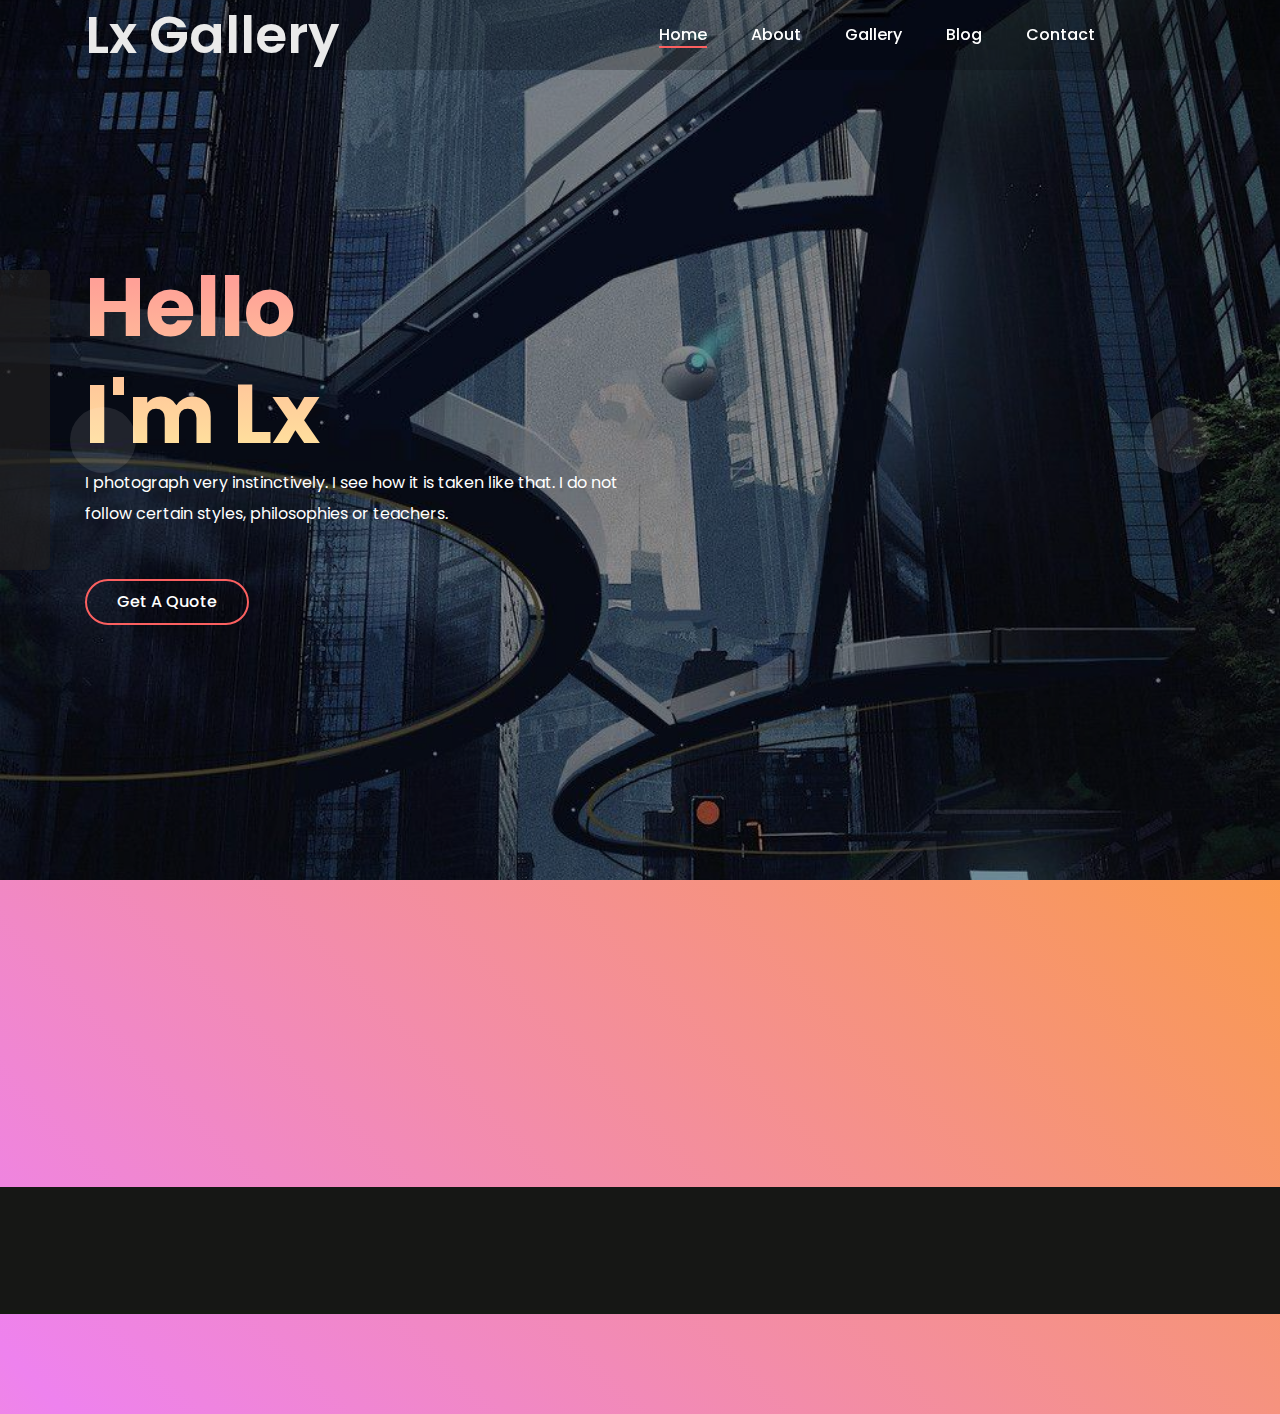
==== index.html @ 96fead8a "We go again" ====
<!DOCTYPE html>
<html lang="en">



<head>
    <meta charset="UTF-8">
    <meta name="description" content="">
    <meta http-equiv="X-UA-Compatible" content="IE=edge">
    <meta name="viewport" content="width=device-width, initial-scale=1, shrink-to-fit=no">


    <title>Lx Gallery | Home</title>
    <link rel="stylesheet" href="https://cdnjs.cloudflare.com/ajax/libs/font-awesome/6.0.0-beta2/css/all.min.css"
        integrity="sha512-YWzhKL2whUzgiheMoBFwW8CKV4qpHQAEuvilg9FAn5VJUDwKZZxkJNuGM4XkWuk94WCrrwslk8yWNGmY1EduTA=="
        crossorigin="anonymous" referrerpolicy="no-referrer" />

    <!-- <link rel="icon" href="img/core-img/1.png"> -->
    <link rel="icon" href="img/core-img/favicon.png">
    <!-- animate on scroll css  -->
    <link rel="stylesheet" href="https://unpkg.com/aos@next/dist/aos.css" />

    <link rel="stylesheet" href="style.css">
</head>

<body>

    <div id="preloader">
        <div class="loader"></div>
    </div>


    <div class="top-search-area">
        <div class="modal fade" id="searchModal" tabindex="-1" role="dialog" aria-hidden="true">
            <div class="modal-dialog modal-dialog-centered" role="document">
                <div class="modal-content">
                    <div class="modal-body">

                        <button type="button" class="btn close-btn" data-dismiss="modal" style="font-size: 18px;"><i
                                class="fas fa-times-circle"></i></button>

                        <form action="https://scontinues22.wixsite.com/mysite" method="post">
                            <input type="search" name="top-search-bar" class="form-control"
                                placeholder="Search and hit enter...">
                            <button type="submit">Search</button>
                        </form>
                    </div>
                </div>
            </div>
        </div>
    </div>

    <header class="header-area">

        <div class="main-header-area">
            <div class="classy-nav-container breakpoint-off">
                <div class="container">

                    <nav class="classy-navbar justify-content-between" id="lxNav">

                        <a class="nav-brand" href="index.html" data-aos="fade-right" data-aos-duration="3000">
                            <h1 class="home-logo">Lx Gallery</h1>
                        </a>

                        <div class="classy-navbar-toggler">
                            <span class="navbarToggler"><span></span><span></span><span></span></span>
                        </div>

                        <div class="classy-menu">

                            <div class="classycloseIcon">
                                <div class="cross-wrap"><span class="top"></span><span class="bottom"></span></div>
                            </div>

                            <div class="classynav" data-aos="fade-left" data-aos-duration="3000">
                                <ul id="nav">
                                    <li class="active"><a href="index.html">Home</a></li>
                                    <li><a href="about.html">About</a></li>
                                    <li><a href="gallery.html">Gallery</a></li>
                                    <li><a href="blog.html">Blog</a></li>
                                    <li><a href="contact.html">Contact</a></li>
                                </ul>

                                <div class="search-icon" data-toggle="modal" data-target="#searchModal"> <i
                                        class="fa fa-search" aria-hidden="true"></i></div>
                            </div>

                        </div>
                    </nav>
                </div>
            </div>
        </div>
    </header>
    <ul id="social-sidebar" data-aos="fade-right" data-aos-duration="3000" style="z-index: 200">
        <li>
            <a class="entypo-telegrem" href="https://t.me/LxChatGroup" target="_blank"><span>Telegram</span></a>
        </li>
        <li>
            <a class="entypo-github" href="https://github.com/0AIB" target="_blank"><span>Github</span></a>
        </li>
        <li>
            <a class="entypo-gplus" href="https://www.quora.com/profile/Lx0980"
                target="_blank"><span>Google+</span></a>
        </li>
        <li>
            <a class="entypo-instagrem" href="https://www.instagram.com/lx_0980"
                target="_blank"><span>Instagram</span></a>
        </li>
        <li>
            <a class="entypo-linkedin" href="https://www.linkedin.com/in/lx-rn-1310b0256"
                target="_blank"><span>LinkedIn</span></a>
        </li>
        <li>
            <a class="entypo-twitter" href="https://twitter.com/Lx0980" target="_blank"><span>Twitter</span></a>
        </li>
    </ul>


    <section class="welcome-area" data-aos="fade-right-up" data-aos-duration="3000">
        <div class="welcome-slides owl-carousel">

            <div class="single-welcome-slide bg-img bg-overlay" style="background-image: url(img/lx-imges/lx2.jpg);">
                <div class="container h-100">
                    <div class="row h-100 align-items-center">

                        <div class="col-12 col-lg-8 col-xl-6">
                            <div class="welcome-text">
                                <h2 data-animation="bounceInUp" data-delay="100ms">Hello <br>I'm Lx</h2>
                                <p data-animation="bounceInUp" data-delay="500ms">I photograph very instinctively. I
                                    see how it is taken like that. I do not follow certain styles, philosophies or
                                    teachers.</p>
                                <div class="hero-btn-group" data-animation="bounceInUp" data-delay="900ms">
                                    <a href="#" class="btn lx-btn mb-3 mb-sm-0 mr-4">Get a Quote</a>
                                </div>
                            </div>
                        </div>
                    </div>
                </div>
            </div>

            <div class="single-welcome-slide bg-img bg-overlay" data-aos="fade-left" data-aos-duration="3000"
                style="background-image: url(img/lx-imges/lx1.jpg);">
                <div class="container h-100">
                    <div class="row h-100 align-items-center">

                        <div class="col-12 col-lg-8 col-xl-6">
                            <div class="welcome-text">
                                <h2 data-animation="bounceInUp" data-delay="100ms">Hello <br>I'm Lx</h2>
                                <p data-animation="bounceInUp" data-delay="500ms">I photograph very instinctively. It`s
                                    about
                                    finding something intresting in an ordinary place... I've found it has little to do
                                    with
                                    the things you see and everything to do with the way you see them.
                                </p>
                                <div class="hero-btn-group" data-animation="bounceInUp" data-delay="900ms">
                                    <a href="#" class="btn lx-btn mb-3 mb-sm-0 mr-4">Get a Quote</a>
                                </div>
                            </div>
                        </div>
                    </div>
                </div>
            </div>
        </div>
    </section>



    <!-- <div class="lx-portfolio-area section-padding-80 ">
        <div class="container-fluid" data-aos="zoom-in" data-aos-duration="3000">
            <div class="row">
                <div class="col-12">

                    <div class="lx-projects-menu">
                        <div class="portfolio-menu text-center">
                            <button class="btn active" data-filter="*">All</button>
                            <button class="btn" data-filter=".human">Human</button>
                            <button class="btn" data-filter=".nature">Nature</button>
                            <button class="btn" data-filter=".country">Country</button>
                            <button class="btn" data-filter=".video">Video</button>
                        </div>
                    </div>
                </div>
            </div>
            <div class="row lx-portfolio">

                <div class="col-12 col-sm-6 col-lg-3 single_gallery_item nature mb-30 wow fadeInUp"
                    data-wow-delay="100ms">
                    <div class="single-portfolio-content">
                        <img src="img/bg-img/64.jpg" alt="">
                        <div class="hover-content">
                            <a href="img/bg-img/64.jpg" class="portfolio-img">+</a>
                        </div>
                    </div>
                </div>

                <div class="col-12 col-sm-6 col-lg-3 single_gallery_item video human mb-30 wow fadeInUp"
                    data-wow-delay="300ms">
                    <div class="single-portfolio-content">
                        <img src="img/bg-img/4.jpg" alt="">
                        <div class="hover-content">
                            <a href="img/bg-img/4.jpg" class="portfolio-img">+</a>
                        </div>
                    </div>
                </div>

                <div class="col-12 col-sm-6 col-lg-3 single_gallery_item country mb-30 wow fadeInUp"
                    data-wow-delay="500ms">
                    <div class="single-portfolio-content">
                        <img src="img/bg-img/5.jpg" alt="">
                        <div class="hover-content">
                            <a href="img/bg-img/5.jpg" class="portfolio-img">+</a>
                        </div>
                    </div>
                </div>

                <div class="col-12 col-sm-6 col-lg-3 single_gallery_item human mb-30 wow fadeInUp"
                    data-wow-delay="700ms">
                    <div class="single-portfolio-content">
                        <img src="img/bg-img/6.jpg" alt="">
                        <div class="hover-content">
                            <a href="img/bg-img/6.jpg" class="portfolio-img">+</a>
                        </div>
                    </div>
                </div>

                <div class="col-12 col-sm-6 col-lg-3 single_gallery_item nature mb-30 wow fadeInUp"
                    data-wow-delay="100ms">
                    <div class="single-portfolio-content">
                        <img src="img/bg-img/7.jpg" alt="">
                        <div class="hover-content">
                            <a href="img/bg-img/7.jpg" class="portfolio-img">+</a>
                        </div>
                    </div>
                </div>

                <div class="col-12 col-sm-6 col-lg-3 single_gallery_item video country mb-30 wow fadeInUp"
                    data-wow-delay="300ms">
                    <div class="single-portfolio-content">
                        <img src="img/bg-img/8.jpg" alt="">
                        <div class="hover-content">
                            <a href="img/bg-img/8.jpg" class="portfolio-img">+</a>
                        </div>
                    </div>
                </div>

                <div class="col-12 col-sm-6 col-lg-3 single_gallery_item human mb-30 wow fadeInUp"
                    data-wow-delay="500ms">
                    <div class="single-portfolio-content">
                        <img src="img/bg-img/10.jpg" alt="">
                        <div class="hover-content">
                            <a href="img/bg-img/10.jpg" class="portfolio-img">+</a>
                        </div>
                    </div>
                </div>

                <div class="col-12 col-sm-6 col-lg-3 single_gallery_item nature mb-30 wow fadeInUp"
                    data-wow-delay="700ms">
                    <div class="single-portfolio-content">
                        <img src="img/bg-img/9.jpg" alt="">
                        <div class="hover-content">
                            <a href="img/bg-img/9.jpg" class="portfolio-img">+</a>
                        </div>
                    </div>
                </div>

                <div class="col-12 col-sm-6 col-lg-6 single_gallery_item video country mb-30 wow fadeInUp"
                    data-wow-delay="100ms">
                    <div class="single-portfolio-content">
                        <img src="img/bg-img/36.jpg" alt="">
                        <div class="hover-content">
                            <a href="img/bg-img/36.jpg" class="portfolio-img">+</a>
                        </div>
                    </div>
                </div>

                <div class="col-12 col-sm-6 col-lg-3 single_gallery_item human mb-30 wow fadeInUp"
                    data-wow-delay="300ms">
                    <div class="single-portfolio-content">
                        <img src="img/bg-img/37.jpg" alt="">
                        <div class="hover-content">
                            <a href="img/bg-img/37.jpg" class="portfolio-img">+</a>
                        </div>
                    </div>
                </div>

                <div class="col-12 col-sm-6 col-lg-3 single_gallery_item country mb-30 wow fadeInUp"
                    data-wow-delay="500ms">
                    <div class="single-portfolio-content">
                        <img src="img/bg-img/image_new.jpg" alt="">
                        <div class="hover-content">
                            <a href="img/bg-img/image_new.jpg" class="portfolio-img">+</a>
                        </div>
                    </div>
                </div>
            </div>
            <div class="row">
                <div class="col-12 text-center wow fadeInUp" data-wow-delay="700ms">
                    <a href="#" class="btn lx-btn btn-2 mt-15">View More</a>
                </div>
            </div>
        </div>
    </div> -->

    <!-- <section class="pricing">
        <div class="container" data-aos="zoom-in-up" data-aos-duration="3000">
            <h2>Pricing</h2>
        </div>
        <div class="container">
            <div class="card">
                <div class="circle">
                    <h3>Package 1</h3>
                </div>
                <div class="content">
                    <div class="features">
                        <div>Solo Shoot</div>
                        <div>15 Minutes Session </div>
                        <div>20 Digital Images</div>
                        <div>Photo Release</div>
                    </div>
                    <a href="#">Learn More</a>
                </div>
            </div>

            <div class="card">
                <div class="circle">
                    <h3>Package 2</h3>
                </div>
                <div class="content">
                    <div class="features">
                        <div>2-4 Persons</div>
                        <div>30 Minutes Session </div>
                        <div>30 Digital Images</div>
                        <div>Photo Release</div>
                    </div>
                    <a href="#">Learn More</a>
                </div>
            </div>

            <div class="card">
                <div class="circle">
                    <h3>Package 3</h3>
                </div>
                <div class="content">
                    <div class="features">
                        <div>5-10 Persons</div>
                        <div>50 Minutes Session </div>
                        <div>40 Digital Images</div>
                        <div>Photo Release</div>
                    </div>
                    <a href="#">Learn More</a>
                </div>
            </div>

        </div>
    </section> -->

    <section class="follow-area clearfix" data-aos="fade-right" data-aos-duration="3000">
        <div class="container">
            <div class="row">
                <div class="col-12">
                    <div class="section-heading text-center">
                        <a href="https://www.instagram.com/lx_0980/">
                            <h2>Instagram</h2>
                        </a>
                    </div>
                </div>
            </div>
        </div>

        <div class="instragram-feed-area owl-carousel">

            <div class="single-instagram-item">
                <img src="img/bg-img/x11.jpg.pagespeed.ic.EUL6KdRKnX.jpg" alt="">
                <div class="instagram-hover-content text-center d-flex align-items-center justify-content-center">
                    <a href="#" style="font-size: 18px;">
                        <i class="fa fa-instagram" aria-hidden="true"></i>
                        <span>@my_gallery_4u</span>
                    </a>
                </div>
            </div>

            <div class="single-instagram-item">
                <img src="img/bg-img/x12.jpg.pagespeed.ic.KtvCPGmp2L.jpg" alt="">
                <div class="instagram-hover-content text-center d-flex align-items-center justify-content-center">
                    <a href="#" style="font-size: 18px;">
                        <i class="fa fa-instagram" aria-hidden="true"></i>
                        <span>my_gallery_4u</span>
                    </a>
                </div>
            </div>

            <div class="single-instagram-item">
                <img src="img/bg-img/13.jpg" alt="">
                <div class="instagram-hover-content text-center d-flex align-items-center justify-content-center">
                    <a href="#" style="font-size: 18px;">
                        <i class="fa fa-instagram" aria-hidden="true"></i>
                        <span>my_gallery_4u
                        </span>
                    </a>
                </div>
            </div>

            <div class="single-instagram-item">
                <img src="img/bg-img/14.jpg" alt="">
                <div class="instagram-hover-content text-center d-flex align-items-center justify-content-center">
                    <a href="#" style="font-size: 18px;">
                        <i class="fa fa-instagram" aria-hidden="true"></i>
                        <span>my_gallery_4u</span>
                    </a>
                </div>
            </div>

            <div class="single-instagram-item">
                <img src="img/bg-img/15.jpg" alt="">
                <div class="instagram-hover-content text-center d-flex align-items-center justify-content-center">
                    <a href="#" style="font-size: 18px;">
                        <i class="fa fa-instagram" aria-hidden="true"></i>
                        <span>my_gallery_4u</span>
                    </a>
                </div>
            </div>

            <div class="single-instagram-item">
                <img src="img/bg-img/16.jpg" alt="">
                <div class="instagram-hover-content text-center d-flex align-items-center justify-content-center">
                    <a href="#" style="font-size: 18px;">
                        <i class="fa fa-instagram" aria-hidden="true"></i>
                        <span>my_gallery_4u</span>
                    </a>
                </div>
            </div>
        </div>
    </section>

    <footer>
        <div class="wrapper" data-aos="fade-up" data-aos-duration="3000">
            <!-- <div class="containerUp">
                <div class="connect">
                    <div >
                        <h2>Stay up to date on the latest from Lx Gallery</h2>
                    </div>
                    <div class="connect-form">
                        <form>
                            <input type="email" placeholder="Enter your email">
                            <button>Subscribe</button>
                        </form>
                    </div>
                </div>
                <div class="social-info">
                    <h2>Follow LX GALLERY</h2>
                    <div class="icons">

                        <a href="https://www.linkedin.com/in/lx-rn-1310b0256/" target="_blank"><img
                                src="./img/footer-icons/pinpng.com-linkedin-png-533635.png"></a>
                        <a href="https://www.instagram.com/lx_0980" target="_blank"><img
                                src="./img/footer-icons/insta.jpg"></a>
                        <a href="https://in.pinterest.com/Lx0980/" target="_blank"><img
                                src="./img/footer-icons/pinterest-new.png"></a>
                        <a href="https://www.quora.com/profile/Lx0980" target="_blank"><img
                                src="./img/footer-icons/quora.png"></a>
                        <a href="https://github.com/0AIB" target="_blank"><img
                                src="./img/footer-icons/gtihub.png"></a>

                    </div>
                </div>

            </div> -->

            <hr>
            <div class="containerDown">
                <div class="last">
                    <div class="head" style="color: #636363;">Total Website Visits</div>
                    <div class="count" style="color: #636363;">00</div>
                </div>
                <p>Copyright © 2023 All rights reserved | Made with <span class="heart">❤</span> by <a
                        href="https://www.instagram.com/lx_0980" target="_blank"> Lx</a></p>
            </div>
        </div>
        </div>
    </footer>
</body>

<script>
    function updateCounter() {
        fetch('https://api.countapi.xyz/update/uimonk/youtubechannel/?amount=1')
            .then(res => res.json())
            .then(data => counterElement.innerHTML = data.value)
    }
    updateCounter()
    counterElement = document.getElementsByClassName('count')[0];
</script>


<script src="js/jquery.min.js"></script>

<script src="js/popper.min.js%2bbootstrap.min.js.pagespeed.jc.9S4FA15Zn6.js"></script>
<script>
    eval(mod_pagespeed_2mSwO3vn68);
</script>

<script>
    eval(mod_pagespeed_aQrG1NKKxL);
</script>

<script src="js/lx.bundle.js"></script>

<script src="js/default-assets/active.js"></script>

<script async src="https://www.googletagmanager.com/gtag/js?id=UA-23581568-13"></script>
<script>
    window.dataLayer = window.dataLayer || [];

    function gtag() {
        dataLayer.push(arguments);
    }
    gtag('js', new Date());

    gtag('config', 'UA-23581568-13');
</script>
<script defer src="../../../static.cloudflareinsights.com/beacon.min.js"
    data-cf-beacon='{"rayId":"699023133d611baa","token":"cd0b4b3a733644fc843ef0b185f98241","version":"2021.9.0","si":100}'></script>
<!-- animate on scroll js  -->
<script src="https://unpkg.com/aos@next/dist/aos.js"></script>
<script>
    AOS.init();
</script>
</body>



</html>
---- style.css ----
/* ------------------------------------------
[Master Stylesheet]

Template Name: Alime - Photography HTML Template
Template Author: Colorlib
Template Author URL: http://colorlib.com
Version: 1.0.0
Last Update: Feb 22, 2019


[Tables of CSS Content]

+ body

    - 01.0 Reboot CSS
    - 02.0 Spacing CSS
    - 03.0 Preloader CSS
    - 04.0 Heading CSS
    - 05.0 Backtotop CSS
    - 06.0 Buttons CSS
    - 07.0 Header CSS
    - 08.0 Hero CSS
    - 09.0 Follow CSS
    - 10.0 About CSS
    - 11.0 Breadcrumb CSS
    - 12.0 Blog CSS
    - 13.0 Team CSS
    - 14.0 Gallery CSS
    - 15.0 Contact CSS

--------------------------------------------- */

/* Import Fonts & All CSS */

@import url("https://fonts.googleapis.com/css2?family=Poppins:ital,wght@0,300;0,400;0,500;0,700;0,900;1,900&display=swap");
@import url(https://weloveiconfonts.com/api/?family=entypo);
@import url("https://fonts.googleapis.com/css?family=Poppins:100,200,300,400,500,600,700");
@import url(css/bootstrap.min.css);
@import url(css/animate.css);
@import url(css/default-assets/classy-nav.css);
@import url(css/owl.carousel.min.css);
@import url(css/magnific-popup.css);
@import url(css/font-awesome.min.css);
@import url(css/default-assets/themify-icons.css);
@import url(css/style.css);
/* :: 01.0 Reboot CSS */

* {
  margin: 0;
  padding: 0;
}

body {
  font-family: "Poppins", sans-serif;
  font-weight: 400;
  font-size: 16px;
  position: relative;
  z-index: auto;
}

::-webkit-scrollbar-track
{
	-webkit-box-shadow: inset 0 0 6px rgba(0,0,0,0.3);
	background-color: #F5F5F5;
}

::-webkit-scrollbar
{
	width: 14px;
	background-color: #F5F5F5;
}

::-webkit-scrollbar-thumb
{
	background-color: rgba(217, 2, 2, 0.945);	
	background-image: -webkit-linear-gradient(45deg,
	                                          rgba(255, 255, 255, .2) 25%,
											  transparent 25%,
											  transparent 50%,
											  rgba(255, 255, 255, .2) 50%,
											  rgba(255, 255, 255, .2) 75%,
											  transparent 75%,
											  transparent)
}

h1,
h2,
h3,
h4,
h5,
h6 {
  font-family: "Poppins", sans-serif;
  color: #252525;
  line-height: 1.3;
  font-weight: 600;
}

[class^="entypo-"]:before {
  font-family: "entypo", sans-serif;
}

#social-sidebar {
  left: 0;
  position: fixed;
  top: 30%;
  z-index: 2;
}

#social-sidebar li:first-child a {
  border-top-right-radius: 5px;
}

#social-sidebar li:last-child a {
  border-bottom-right-radius: 5px;
}

#social-sidebar a {
  background: rgba(31, 30, 30, 0.7);
  color: #fff;
  text-decoration: none;
  display: block;
  height: 50px;
  width: 50px;
  font-size: 24px;
  line-height: 50px;
  position: relative;
  text-align: center;
  cursor: pointer;
}

#social-sidebar a:hover span {
  left: 120%;
  opacity: 1;
}

#social-sidebar a span {
  font: 12px "Poppins", sans-serif;
  text-transform: uppercase;
  border-radius: 3px;
  line-height: 24px;
  left: -100%;
  margin-top: -16px;
  opacity: 0;
  padding: 4px 8px;
  position: absolute;
  transition: opacity 0.3s, left 0.4s;
  top: 50%;
  z-index: -1;
}

#social-sidebar a span:before {
  display: block;
  height: 8px;
  width: 8px;
  left: -4px;
  margin-top: -4px;
  position: absolute;
  top: 50%;
  transform: rotate(45deg);
}

#social-sidebar a[class*="twitter"]:hover,
#social-sidebar a[class*="twitter"] span,
#social-sidebar a[class*="twitter"] span:before {
  background: #00aced;
}

#social-sidebar a[class*="facebook"]:hover,
#social-sidebar a[class*="facebook"] span,
#social-sidebar a[class*="facebook"] span:before {
  background: #3b5998;
}

#social-sidebar a[class*="gplus"]:hover,
#social-sidebar a[class*="gplus"] span,
#social-sidebar a[class*="gplus"] span:before {
  background: #e34429;
}

#social-sidebar a[class*="instagrem"]:hover,
#social-sidebar a[class*="instagrem"] span,
#social-sidebar a[class*="instagrem"] span:before {
  background: #ea4c89;
}

#social-sidebar a[class*="linkedin"]:hover,
#social-sidebar a[class*="linkedin"] span,
#social-sidebar a[class*="linkedin"] span:before {
  background: #0a416e;
}

#social-sidebar a[class*="github"]:hover,
#social-sidebar a[class*="github"] span,
#social-sidebar a[class*="github"] span:before {
  background: #9c7a5b;
}

a,
a:active,
a:focus,
a:hover {
  text-decoration: none;
  -webkit-transition-duration: 500ms;
  -o-transition-duration: 500ms;
  transition-duration: 500ms;
  outline: none;
  font-weight: 500;
}

li {
  list-style: none;
}

p {
  line-height: 1.9;
  color: #636363;
  font-size: 16px;
  font-weight: 400;
}

img {
  width: 100%;
  height: auto;
}

ul {
  margin: 0;
  padding: 0;
}

ul li {
  margin: 0;
  padding: 0;
}

.bg-overlay {
  position: relative;
  z-index: 1;
}

.bg-overlay::after {
  position: absolute;
  content: "";
  height: 100%;
  width: 100%;
  top: 0;
  left: 0;
  z-index: -1;
  background-color: rgba(0, 0, 0, 0.4);
}

.bg-img {
  background-position: center center !important;
  background-size: cover !important;
  background-repeat: no-repeat !important;
}

.jarallax {
  position: relative;
  z-index: 0;
}

.jarallax > .jarallax-img {
  position: absolute;
  object-fit: cover;
  font-family: "object-fit: cover";
  top: 0;
  left: 0;
  width: 100%;
  height: 100%;
  z-index: -1;
}

.mfp-image-holder .mfp-close,
.mfp-iframe-holder .mfp-close {
  position: fixed;
  z-index: 100;
  color: #ffffff;
  right: 20px;
  text-align: center;
  padding-right: 0;
  width: 100%;
  top: 20px;
  width: 30px;
  background: #fc6060;
  height: 30px;
  line-height: 30px;
}

img.mfp-img {
  -webkit-box-shadow: 0 2px 40px 8px rgba(15, 15, 15, 0.15);
  box-shadow: 0 2px 40px 8px rgba(15, 15, 15, 0.15);
}

button.mfp-close,
button.mfp-arrow {
  background: #fc6060;
}

.mfp-bottom-bar {
  display: none !important;
}

.mfp-bg {
  background-color: #000000;
}

.bg-transparent {
  background-color: transparent !important;
}

.bg-gray {
  background-color: #f7f7f7 !important;
}

textarea:focus,
input:focus {
  outline: none;
}

textarea:invalid,
input:invalid,
textarea:required,
input:required {
  box-shadow: none !important;
}

.border {
  border-color: #ebebeb;
}

.mfp-arrow-left::after {
  border-right-color: transparent;
}

.mfp-arrow-left::before {
  border-right-color: #ffffff;
}

.mfp-arrow-right::after {
  border-left-color: transparent;
}

.mfp-arrow-right::before {
  border-left-color: #ffffff;
}

/* :: 02.0 Spacing CSS */

.mt-15 {
  margin-top: 15px;
}

.mt-30 {
  margin-top: 30px;
}

.mt-40 {
  margin-top: 40px;
}

.mt-50 {
  margin-top: 50px;
}

.mt-70 {
  margin-top: 70px;
}

.mt-80 {
  margin-top: 80px;
}

.mt-100 {
  margin-top: 100px;
}

.mt-150 {
  margin-top: 150px;
}

.mr-15 {
  margin-right: 15px;
}

.mr-30 {
  margin-right: 30px;
}

.mr-50 {
  margin-right: 50px;
}

.mr-100 {
  margin-right: 100px;
}

.mb-10 {
  margin-bottom: 10px;
}

.mb-15 {
  margin-bottom: 15px;
}

.mb-30 {
  margin-bottom: 30px;
}

.mb-40 {
  margin-bottom: 40px;
}

.mb-50 {
  margin-bottom: 50px;
}

.mb-60 {
  margin-bottom: 60px;
}

.mb-70 {
  margin-bottom: 70px;
}

.mb-80 {
  margin-bottom: 80px;
}

.mb-100 {
  margin-bottom: 100px;
}

.ml-15 {
  margin-left: 15px;
}

.ml-30 {
  margin-left: 30px;
}

.ml-50 {
  margin-left: 50px;
}

.ml-100 {
  margin-left: 100px;
}

.pt-50 {
  padding-top: 50px !important;
}

.section-padding-80 {
  padding-top: 80px;
  padding-bottom: 80px;
}

.section-padding-0-80 {
  padding-top: 0;
  padding-bottom: 80px;
}

.section-padding-80-0 {
  padding-top: 80px;
  padding-bottom: 0;
}

.section-padding-80-50 {
  padding-top: 80px;
  padding-bottom: 50px;
}

.section-padding-100 {
  padding-top: 100px;
  padding-bottom: 100px;
}

.section-padding-0-100 {
  padding-top: 0;
  padding-bottom: 100px;
}

.section-padding-100-0 {
  padding-top: 100px;
  padding-bottom: 0;
}

/* :: 3.0 Preloader CSS */

#preloader {
  position: fixed;
  width: 100%;
  height: 100%;
  z-index: 9999999;
  top: 0;
  left: 0;
  background-color: #ffffff;
  display: -webkit-box;
  display: -ms-flexbox;
  display: flex;
  -webkit-box-align: center;
  -ms-flex-align: center;
  align-items: center;
  -webkit-box-pack: center;
  -ms-flex-pack: center;
  justify-content: center;
  overflow: hidden;
}

.loader,
.loader:before,
.loader:after {
  border-radius: 50%;
  width: 2.5em;
  height: 2.5em;
  -webkit-animation-fill-mode: both;
  animation-fill-mode: both;
  -webkit-animation: load7 1.8s infinite ease-in-out;
  animation: load7 1.8s infinite ease-in-out;
}

.loader {
  margin-top: -20px;
  color: #fc6060;
  font-size: 6px;
  position: relative;
  -webkit-transform: translateZ(0);
  -ms-transform: translateZ(0);
  transform: translateZ(0);
  -webkit-animation-delay: -0.16s;
  animation-delay: -0.16s;
}

.loader:before,
.loader:after {
  content: "";
  position: absolute;
  top: 0;
}

.loader:before {
  left: -3.5em;
  -webkit-animation-delay: -0.32s;
  animation-delay: -0.32s;
}

.loader:after {
  left: 3.5em;
}

@-webkit-keyframes load7 {
  0%,
  80%,
  100% {
    box-shadow: 0 2.5em 0 -1.3em;
  }
  40% {
    box-shadow: 0 2.5em 0 0;
  }
}

@keyframes load7 {
  0%,
  80%,
  100% {
    box-shadow: 0 2.5em 0 -1.3em;
  }
  40% {
    box-shadow: 0 2.5em 0 0;
  }
}

/* :: 4.0 Heading CSS */

.section-heading {
  position: relative;
  z-index: 1;
  margin-bottom: 50px;
}

.section-heading h2 {
  font-size: 36px;
  text-transform: capitalize;
  margin-bottom: 5px;
  display: block;
  line-height: 1.2;
}

@media only screen and (max-width: 767px) {
  .section-heading h2 {
    font-size: 24px;
  }
}

.section-heading p {
  margin-bottom: 0;
}

.section-heading.white p,
.section-heading.white h2 {
  color: #ffffff;
}

/* :: 5.0 Backtotop CSS */

#scrollUp {
  position: fixed;
  right: 40px;
  font-size: 20px;
  line-height: 40px;
  width: 40px;
  height: 40px;
  bottom: 40px;
  background-color: #fc6060;
  color: #ffffff;
  text-align: center;
  -webkit-transition-duration: 500ms;
  -o-transition-duration: 500ms;
  transition-duration: 500ms;
  border-radius: 50%;
  -webkit-box-shadow: 0 2px 40px 8px rgba(15, 15, 15, 0.15);
  box-shadow: 0 2px 40px 8px rgba(15, 15, 15, 0.15);
  z-index: 15962536;
}

@media only screen and (max-width: 767px) {
  #scrollUp {
    right: 20px;
    bottom: 20px;
  }
}

#scrollUp:focus,
#scrollUp:hover {
  background-color: #000000;
  color: #ffffff;
}

/* :: 6.0 Buttons CSS */

.btn:focus {
  box-shadow: none;
}

.lx-btn {
  position: relative;
  z-index: 1;
  min-width: 160px;
  height: 46px;
  line-height: 42px;
  font-size: 16px;
  font-weight: 500;
  display: inline-block;
  padding: 0 30px;
  text-align: center;
  text-transform: capitalize;
  background-color: transparent;
  color: #ffffff;
  border: 2px solid #fc6060;
  border-radius: 60px;
  -webkit-transition-duration: 500ms;
  -o-transition-duration: 500ms;
  transition-duration: 500ms;
}

.lx-btn.btn-2 {
  color: #252525;
}

.lx-btn:focus,
.lx-btn:hover {
  font-weight: 500;
  -webkit-box-shadow: 0 2px 40px 8px rgba(15, 15, 15, 0.15);
  box-shadow: 0 2px 40px 8px rgba(15, 15, 15, 0.15);
  background-color: #fc6060;
  color: #ffffff;
}

.badges-btn {
  background-color: #ebebeb;
  padding: 5px 15px;
  display: inline-block;
  color: #636363;
  font-size: 12px;
  font-weight: 500;
  text-transform: uppercase;
  border-radius: 2px;
  -webkit-transition-duration: 500ms;
  -o-transition-duration: 500ms;
  transition-duration: 500ms;
  letter-spacing: 1px;
}

.badges-btn:hover,
.badges-btn:focus {
  background-color: #fc6060;
  color: #ffffff;
  font-weight: 500;
}

/* :: 7.0 Header CSS */

.home-logo {
  color: #eaeaea;
}

.header-area {
  position: fixed;
  z-index: 100;
  width: 100%;
  -webkit-transition-duration: 500ms;
  -o-transition-duration: 500ms;
  transition-duration: 500ms;
  background-color: transparent;
}

.header-area .search-icon {
  position: relative;
  z-index: 1;
  margin-left: 80px;
}

.header-area .search-icon i {
  font-size: 18px;
  color: #ffffff;
  cursor: pointer;
  transition: 0.5s;
}
.header-area .search-icon i:hover {
  transition: 0.5s;
  color: #fc6060;
}

.top-search-area .modal {
  background-color: rgba(0, 0, 0, 0.7);
}

.top-search-area .modal-content .modal-body {
  padding: 50px;
}

.top-search-area .modal-content .modal-body button.close-btn {
  position: absolute;
  top: 15px;
  right: 15px;
  z-index: 10;
  font-size: 14px;
}

.top-search-area .modal-content .modal-body button.close-btn.btn {
  padding: 0;
  background-color: transparent;
}

.top-search-area form {
  width: 100%;
  position: relative;
  z-index: 1;
}

.top-search-area form input {
  width: 100%;
  height: 50px;
  border: none;
  -webkit-box-shadow: 0 0 30px 15px rgba(0, 0, 0, 0.08);
  box-shadow: 0 0 30px 15px rgba(0, 0, 0, 0.08);
  border-radius: 6px;
  font-size: 12px;
  font-style: italic;
  padding: 0 20px;
}

.top-search-area form input:focus {
  -webkit-box-shadow: 0 0 30px 15px rgba(0, 0, 0, 0.08);
  box-shadow: 0 0 30px 15px rgba(0, 0, 0, 0.08);
}

.top-search-area form button {
  position: absolute;
  width: 100px;
  height: 50px;
  top: 0;
  right: 0;
  z-index: 10;
  border-radius: 0 6px 6px 0;
  border: none;
  background-color: #fc6060;
  font-weight: 600;
  font-size: 14px;
  text-transform: uppercase;
  text-align: center;
  color: #ffffff;
  cursor: pointer;
}

.classy-nav-container {
  background-color: transparent;
  padding: 0;
}

.classy-nav-container .classy-navbar {
  -webkit-transition-duration: 500ms;
  -o-transition-duration: 500ms;
  transition-duration: 500ms;
  height: 70px;
  padding: 0;
}

@media only screen and (max-width: 767px) {
  .classy-nav-container .classy-navbar .nav-brand {
    max-width: fit-content;
    margin-right: 15px;
  }
}

.classy-nav-container .classy-navbar .classynav ul li a {
  font-size: 16px;
  text-transform: capitalize;
  color: #ffffff;
  font-weight: 500;
  padding: 0 20px;
}

.classy-nav-container .classy-navbar .classynav ul li a:hover,
.classy-nav-container .classy-navbar .classynav ul li a:focus {
  color: #fc6060;
}

@media only screen and (min-width: 992px) and (max-width: 1199px) {
  .classy-nav-container .classy-navbar .classynav ul li a {
    font-size: 14px;
  }
}

@media only screen and (min-width: 768px) and (max-width: 991px) {
  .classy-nav-container .classy-navbar .classynav ul li a {
    font-size: 14px;
    color: #252525;
  }
  .classy-nav-container .classy-navbar .classynav ul li a:hover,
  .classy-nav-container .classy-navbar .classynav ul li a:focus {
    color: #fc6060;
  }
}

@media only screen and (max-width: 767px) {
  .classy-nav-container .classy-navbar .classynav ul li a {
    font-size: 14px;
    color: #252525;
  }
  .classy-nav-container .classy-navbar .classynav ul li a:hover,
  .classy-nav-container .classy-navbar .classynav ul li a:focus {
    color: #fc6060;
  }
}

.classy-nav-container .classy-navbar .classynav ul li.cn-dropdown-item ul li a,
.classy-nav-container .classy-navbar .classynav ul li.megamenu-item ul li a {
  font-size: 14px;
  text-transform: capitalize;
  height: 42px;
  line-height: 42px;
  padding: 0 30px;
  color: #252525;
}

.classy-nav-container
  .classy-navbar
  .classynav
  ul
  li.cn-dropdown-item
  ul
  li
  a:focus,
.classy-nav-container
  .classy-navbar
  .classynav
  ul
  li.cn-dropdown-item
  ul
  li
  a:hover,
.classy-nav-container
  .classy-navbar
  .classynav
  ul
  li.megamenu-item
  ul
  li
  a:focus,
.classy-nav-container
  .classy-navbar
  .classynav
  ul
  li.megamenu-item
  ul
  li
  a:hover {
  color: #fc6060;
}

.classynav ul li.active a {
  position: relative;
  z-index: 1;
}

.classynav ul li.active a::before {
  width: calc(100% - 40px);
  height: 2px;
  background-color: #fc6060;
  position: absolute;
  bottom: 7px;
  left: 0;
  z-index: 1;
  content: "";
  left: 50%;
  transform: translateX(-50%);
}

@media only screen and (min-width: 768px) and (max-width: 991px) {
  .classynav ul li.active a::before {
    display: none;
  }
}

@media only screen and (max-width: 767px) {
  .classynav ul li.active a::before {
    display: none;
  }
}

.classynav ul li.has-down > a::after,
.classynav ul li.has-down.active > a::after,
.classynav ul li.megamenu-item > a::after {
  color: #fc6060;
}

.breakpoint-off .classynav ul li .dropdown,
.breakpoint-off .classynav ul li .megamenu {
  width: 210px;
  -webkit-box-shadow: 0 2px 40px 8px rgba(15, 15, 15, 0.15);
  box-shadow: 0 2px 40px 8px rgba(15, 15, 15, 0.15);
  border-radius: 6px;
}

.breakpoint-off .classynav ul li .megamenu {
  width: 100%;
}

.classy-navbar-toggler .navbarToggler span {
  background-color: #252525;
}

.main-header-area {
  position: relative;
  z-index: 1;
  background-color: transparent;
  -webkit-transition-duration: 500ms;
  -o-transition-duration: 500ms;
  transition-duration: 500ms;
  height: 70px;
  background-color: rgba(0, 0, 0, 0.2);
}

.main-header-area.sticky {
  background-color: #000000;
}

.classy-navbar-toggler .navbarToggler span {
  background-color: #ffffff;
}

/* :: 8.0 Hero CSS */

.welcome-area {
  position: relative;
  z-index: 10;
}

.welcome-slides {
  position: relative;
  z-index: 1;
  overflow: hidden;
}

.welcome-slides .owl-prev,
.welcome-slides .owl-next {
  -webkit-transition-duration: 500ms;
  -o-transition-duration: 500ms;
  transition-duration: 500ms;
  width: 66px;
  height: 66px;
  border-radius: 50%;
  background-color: rgba(255, 255, 255, 0.1);
  position: absolute;
  top: 50%;
  left: 70px;
  margin-top: -33px;
  z-index: 10;
  text-align: center;
  line-height: 70px;
  color: #ffffff;
  font-size: 30px;
}

.welcome-slides .owl-prev:hover,
.welcome-slides .owl-prev:focus,
.welcome-slides .owl-next:hover,
.welcome-slides .owl-next:focus {
  background-color: #fc6060;
}

@media only screen and (min-width: 768px) and (max-width: 991px) {
  .welcome-slides .owl-prev,
  .welcome-slides .owl-next {
    left: 30px;
  }
}

@media only screen and (max-width: 767px) {
  .welcome-slides .owl-prev,
  .welcome-slides .owl-next {
    width: 40px;
    left: 15px;
    height: 40px;
    font-size: 18px;
    line-height: 44px;
  }
}

.welcome-slides .owl-next {
  left: auto;
  right: 70px;
}

@media only screen and (min-width: 768px) and (max-width: 991px) {
  .welcome-slides .owl-next {
    right: 30px;
  }
}

@media only screen and (max-width: 767px) {
  .welcome-slides .owl-next {
    right: 15px;
  }
}

.single-welcome-slide {
  position: relative;
  z-index: 2;
  width: 100%;
  height: 880px;
  background-color: #fc6060;
}

@media only screen and (min-width: 992px) and (max-width: 1199px) {
  .single-welcome-slide {
    height: 750px;
  }
}

@media only screen and (min-width: 768px) and (max-width: 991px) {
  .single-welcome-slide {
    height: 750px;
  }
}

@media only screen and (max-width: 767px) {
  .single-welcome-slide {
    height: 600px;
  }
}

.single-welcome-slide .welcome-text {
  position: relative;
  z-index: 1;
}

.single-welcome-slide .welcome-text h2 {
  font-weight: 700;
  font-size: 82px;
  display: block;
  margin-bottom: 0;
  background: -webkit-linear-gradient(#ff9696, #ffe89e);
  -webkit-background-clip: text;
  -webkit-text-fill-color: transparent;
}

@media only screen and (max-width: 767px) {
  .single-welcome-slide .welcome-text h2 {
    font-size: 42px;
  }
}

.single-welcome-slide .welcome-text p {
  color: #ffffff;
  margin-bottom: 50px;
  display: block;
}

.single-welcome-slide .welcome-text .hero-mail-contact {
  color: #ffffff;
  font-style: italic;
  text-decoration: underline;
}

.single-welcome-slide .welcome-text .hero-mail-contact:hover,
.single-welcome-slide .welcome-text .hero-mail-contact:focus {
  color: #fc6060;
}

/* :: 9.0 Follow CSS */

.single-instagram-item {
  position: relative;
  z-index: 1;
  overflow: hidden;
  -webkit-transition-duration: 500ms;
  -o-transition-duration: 500ms;
  transition-duration: 500ms;
}

.single-instagram-item img {
  width: 100%;
  -webkit-transition-duration: 1500ms;
  -o-transition-duration: 1500ms;
  transition-duration: 1500ms;
}

.single-instagram-item .instagram-hover-content {
  width: 100%;
  height: 100%;
  position: absolute;
  top: 0;
  bottom: 0;
  left: 0;
  right: 0;
  background-color: rgba(252, 96, 96, 0.9);
  opacity: 0;
  visibility: hidden;
  -webkit-transition-duration: 500ms;
  -o-transition-duration: 500ms;
  transition-duration: 500ms;
}

.single-instagram-item .instagram-hover-content a {
  text-align: center;
}

.single-instagram-item .instagram-hover-content a i {
  color: #ffffff;
  font-size: 32px;
  display: block;
  margin-bottom: 15px;
}

.single-instagram-item .instagram-hover-content a span {
  font-size: 14px;
  margin-bottom: 0;
  color: #ffffff;
}

@media only screen and (min-width: 992px) and (max-width: 1199px) {
  .single-instagram-item .instagram-hover-content a span {
    font-size: 12px;
  }
}

@media only screen and (min-width: 768px) and (max-width: 991px) {
  .single-instagram-item .instagram-hover-content a span {
    font-size: 12px;
  }
}

@media only screen and (max-width: 767px) {
  .single-instagram-item .instagram-hover-content a span {
    font-size: 12px;
  }
}

.single-instagram-item:hover img {
  -webkit-transform: scale(1.1);
  -ms-transform: scale(1.1);
  transform: scale(1.1);
}

.single-instagram-item:hover .instagram-hover-content {
  opacity: 1;
  visibility: visible;
}

.instagram-gallery-single-item:hover .instagram-hover-content .zoom-img {
  margin-top: 0;
  opacity: 1;
}

/* :: 10.0 About CSS */

.about-us-content h3 {
  font-size: 36px;
  display: block;
  margin-bottom: 5px;
}

@media only screen and (max-width: 767px) {
  .about-us-content h3 {
    font-size: 24px;
  }
}

.about-us-content .line {
  height: 3px;
  width: 70px;
  background-color: #fc6060;
  margin-bottom: 30px;
}

.about-video-area {
  position: relative;
  z-index: 1;
  border-radius: 10px;
}

.about-video-area img {
  -webkit-box-shadow: 3px 0 24px rgba(0, 0, 0, 0.15);
  box-shadow: 3px 0 24px rgba(0, 0, 0, 0.15);
  width: 100%;
  border-radius: 10px;
}

.about-video-area .video-icon a {
  position: absolute;
  top: 50%;
  left: 50%;
  z-index: 99;
  -webkit-transform: translate(-50%, -50%);
  -ms-transform: translate(-50%, -50%);
  transform: translate(-50%, -50%);
  color: #ffffff;
  height: 50px;
  width: 50px;
  display: inline-block;
  background-color: #fc6060;
  text-align: center;
  line-height: 56px;
  font-size: 38px;
  border-radius: 50%;
}

.about-video-area .video-icon a::after {
  content: "";
  position: absolute;
  width: 0%;
  height: 0%;
  border-radius: 50%;
  background-color: transparent;
  top: 50%;
  left: 50%;
  -webkit-transform: translate(-50%, -50%);
  -ms-transform: translate(-50%, -50%);
  transform: translate(-50%, -50%);
  border: 2px solid #fc6060;
  -webkit-animation: video-icon 1200ms linear infinite;
  animation: video-icon 1200ms linear infinite;
  z-index: -10;
}

.about-video-area .video-icon a:hover,
.about-video-area .video-icon a:focus {
  background-color: #000000;
}

.about-video-area .video-icon a:hover::after,
.about-video-area .video-icon a:focus::after {
  border: 2px solid #000000;
}

@-webkit-keyframes video-icon {
  0% {
    width: 0;
    height: 0;
    opacity: 1;
  }
  50% {
    width: 100%;
    height: 100%;
    opacity: 1;
  }
  100% {
    width: 200%;
    height: 200%;
    opacity: 0;
  }
}

@keyframes video-icon {
  0% {
    width: 0;
    height: 0;
    opacity: 1;
  }
  50% {
    width: 100%;
    height: 100%;
    opacity: 1;
  }
  100% {
    width: 200%;
    height: 200%;
    opacity: 0;
  }
}

.why-choose-us-content {
  -webkit-transition-duration: 800ms;
  -o-transition-duration: 800ms;
  transition-duration: 800ms;
  background-color: #ffffff;
  padding: 80px 30px 50px;
  border-radius: 10px;
  box-shadow: 3px 0 15px -1px rgba(0, 0, 0, 0.15);
  position: relative;
  z-index: 1;
  margin-top: 50px;
}

.why-choose-us-content .chosse-us-icon {
  -webkit-transition-duration: 800ms;
  -o-transition-duration: 800ms;
  transition-duration: 800ms;
  height: 76px;
  width: 76px;
  background-color: #fc6060;
  display: inline-block;
  text-align: center;
  line-height: 76px;
  border-radius: 50%;
  color: #ffffff;
  font-size: 30px;
  position: absolute;
  top: -38px;
  left: 50%;
  margin-left: -38px;
}

.why-choose-us-content h4 {
  font-size: 20px;
  font-weight: 500;
  margin-bottom: 15px;
  -webkit-transition-duration: 800ms;
  -o-transition-duration: 800ms;
  transition-duration: 800ms;
}

.why-choose-us-content p {
  -webkit-transition-duration: 800ms;
  -o-transition-duration: 800ms;
  transition-duration: 800ms;
  font-size: 14px;
  margin-bottom: 0;
}

.why-choose-us-content:hover,
.why-choose-us-content:focus {
  background-color: #fc6060;
}

.why-choose-us-content:hover .chosse-us-icon,
.why-choose-us-content:focus .chosse-us-icon {
  background-color: #fff;
  color: #fc6060;
  box-shadow: 0 5px 15px 2px rgba(255, 255, 255, 0.15);
}

.why-choose-us-content:hover h4,
.why-choose-us-content:hover p,
.why-choose-us-content:focus h4,
.why-choose-us-content:focus p {
  color: #ffffff;
}

/* :: 11.0 Breadcrumb CSS */

.breadcrumb-area {
  position: relative;
  z-index: 1;
  height: 370px;
}

@media only screen and (max-width: 767px) {
  .breadcrumb-area {
    height: 240px;
  }
}

.breadcrumb-area .page-title {
  color: #ffffff;
  font-size: 36px;
}

@media only screen and (max-width: 767px) {
  .breadcrumb-area .page-title {
    font-size: 24px;
  }
}

.breadcrumb-content {
  position: relative;
  z-index: 1;
  margin-top: 70px;
}

.breadcrumb-content .breadcrumb {
  padding: 0;
  background-color: transparent;
  margin-bottom: 0;
}

.breadcrumb-content .breadcrumb .breadcrumb-item {
  color: #fc6060;
  font-weight: 400;
  font-size: 16px;
}

.breadcrumb-content .breadcrumb .breadcrumb-item a {
  font-size: 16px;
  color: #ffffff;
  font-weight: 400;
}

.breadcrumb-content .breadcrumb .breadcrumb-item a:hover,
.breadcrumb-content .breadcrumb .breadcrumb-item a:focus {
  color: #fc6060;
}

.breadcrumb-content .breadcrumb .breadcrumb-item + .breadcrumb-item::before {
  content: "\f105";
  color: #ffffff;
  font-family: "FontAwesome";
}

.breadcrumb-area.blog {
  height: 550px;
}

.breadcrumb-area.blog .breadcrumb-content .post-catagory {
  padding: 2px 15px;
  border-radius: 2px;
  font-size: 12px;
  text-transform: uppercase;
  color: #ffffff;
  background-color: #fc6060;
  font-weight: 500;
  margin-bottom: 15px;
}

.breadcrumb-area.blog .breadcrumb-content .post-catagory:hover,
.breadcrumb-area.blog .breadcrumb-content .post-catagory:focus {
  font-weight: 500;
  background-color: #000000;
}

.breadcrumb-area.blog .breadcrumb-content .page-title {
  display: block;
  font-size: 48px;
  margin-bottom: 20px;
}

@media only screen and (max-width: 767px) {
  .breadcrumb-area.blog .breadcrumb-content .page-title {
    font-size: 30px;
  }
}

.breadcrumb-area.blog .breadcrumb-content .post-meta {
  position: relative;
  z-index: 1;
  margin-bottom: 5px;
}

.breadcrumb-area.blog .breadcrumb-content .post-meta a {
  position: relative;
  z-index: 1;
  font-size: 16px;
  color: #ffffff;
  font-weight: 500;
  margin-right: 21px;
}

@media only screen and (max-width: 767px) {
  .breadcrumb-area.blog .breadcrumb-content .post-meta a {
    font-size: 13px;
  }
}

.breadcrumb-area.blog .breadcrumb-content .post-meta a::after {
  content: "|";
  position: absolute;
  top: 0;
  right: -11px;
  z-index: 1;
}

.breadcrumb-area.blog .breadcrumb-content .post-meta a:last-child::after {
  display: none;
}

.breadcrumb-area.blog .breadcrumb-content .post-meta a:hover,
.breadcrumb-area.blog .breadcrumb-content .post-meta a:focus {
  color: #fc6060;
}

.breadcrumb-area.blog .breadcrumb-content .post-meta a:hover::after,
.breadcrumb-area.blog .breadcrumb-content .post-meta a:focus::after {
  color: #ffffff;
}

/* :: 12.0 Blog CSS */

.blog-details-text {
  position: relative;
  z-index: 1;
}

.blog-details-text .row {
  margin-right: -5px;
  margin-left: -5px;
}

.blog-details-text .row .col-12 {
  padding-right: 5px;
  padding-left: 5px;
}

.blog-details-text p {
  font-size: 18px;
  margin-bottom: 20px;
}

.lx-blockquote {
  position: relative;
  z-index: 1;
  margin-bottom: 30px;
  margin-top: 30px;
  border-left: 3px solid #fc6060;
  padding-left: 30px;
}

.lx-blockquote h4 {
  margin-bottom: 15px;
  font-size: 24px;
  color: #161715;
  line-height: 1.5;
  font-weight: 400;
}

@media only screen and (max-width: 767px) {
  .lx-blockquote h4 {
    font-size: 18px;
  }
}

.lx-blockquote h6 {
  font-size: 18px;
  color: #fc6060;
  text-transform: uppercase;
  margin-bottom: 0;
}

@media only screen and (max-width: 767px) {
  .lx-blockquote h6 {
    font-size: 14px;
  }
}

.post-author-area {
  position: relative;
  z-index: 1;
}

@media only screen and (max-width: 767px) {
  .post-author-area {
    -ms-flex-wrap: wrap;
    flex-wrap: wrap;
  }
}

@media only screen and (max-width: 767px) {
  .post-author-area .popular-tags {
    -webkit-box-flex: 0;
    -ms-flex: 0 0 100%;
    flex: 0 0 100%;
    max-width: 100%;
    width: 100%;
    margin-bottom: 30px;
  }
}

.post-author-area .popular-tags li {
  display: inline-block;
  float: left;
  margin: 3px;
}

@media only screen and (max-width: 767px) {
  .post-author-area .post-social-info {
    -webkit-box-flex: 0;
    -ms-flex: 0 0 100%;
    flex: 0 0 100%;
    max-width: 100%;
    width: 100%;
  }
}

.post-author-area .post-social-info p {
  margin-bottom: 0;
  margin-right: 20px;
  color: #252525;
}

.post-author-area .post-social-info a {
  display: inline-block;
  color: #625b66;
  margin-right: 20px;
  font-size: 14px;
}

.post-author-area .post-social-info a:last-child {
  margin-right: 0;
}

.post-author-area .post-social-info a:hover,
.post-author-area .post-social-info a:focus {
  color: #fc6060;
}

.lx-pager-area {
  position: relative;
  z-index: 1;
}

.lx-pager-area .previous,
.lx-pager-area .next {
  width: 100%;
  position: relative;
  z-index: 1;
  height: 290px;
}

@media only screen and (max-width: 767px) {
  .lx-pager-area .previous,
  .lx-pager-area .next {
    height: 180px;
  }
}

.lx-pager-area .previous::after,
.lx-pager-area .next::after {
  -webkit-transition-duration: 500ms;
  -o-transition-duration: 500ms;
  transition-duration: 500ms;
  width: 100%;
  height: 100%;
  position: absolute;
  z-index: 10;
  background-color: rgba(0, 0, 0, 0.7);
  top: 0;
  left: 0;
  content: "";
  opacity: 0;
  visibility: hidden;
}

.lx-pager-area .previous .overlay-content,
.lx-pager-area .next .overlay-content {
  position: absolute;
  width: 70%;
  height: 100%;
  top: 0;
  left: 15%;
  text-align: center;
  z-index: 100;
}

.lx-pager-area .previous .overlay-content .post-title,
.lx-pager-area .next .overlay-content .post-title {
  font-size: 24px;
  color: #ffffff;
  margin-bottom: 0;
}

@media only screen and (max-width: 767px) {
  .lx-pager-area .previous .overlay-content .post-title,
  .lx-pager-area .next .overlay-content .post-title {
    font-size: 14px;
  }
}

.lx-pager-area .previous .overlay-content .post-title:hover,
.lx-pager-area .previous .overlay-content .post-title:focus,
.lx-pager-area .next .overlay-content .post-title:hover,
.lx-pager-area .next .overlay-content .post-title:focus {
  color: #fc6060;
}

.lx-pager-area .previous .overlay-content .previous-link,
.lx-pager-area .previous .overlay-content .next-link,
.lx-pager-area .next .overlay-content .previous-link,
.lx-pager-area .next .overlay-content .next-link {
  -webkit-transition-duration: 500ms;
  -o-transition-duration: 500ms;
  transition-duration: 500ms;
  position: absolute;
  top: 50%;
  margin-top: -15px;
  left: -10%;
  width: 30px;
  height: 30px;
  line-height: 30px;
  font-size: 30px;
  color: #ffffff;
  z-index: 100;
  opacity: 0;
}

.lx-pager-area .previous .overlay-content .previous-link:hover,
.lx-pager-area .previous .overlay-content .previous-link:focus,
.lx-pager-area .previous .overlay-content .next-link:hover,
.lx-pager-area .previous .overlay-content .next-link:focus,
.lx-pager-area .next .overlay-content .previous-link:hover,
.lx-pager-area .next .overlay-content .previous-link:focus,
.lx-pager-area .next .overlay-content .next-link:hover,
.lx-pager-area .next .overlay-content .next-link:focus {
  color: #fc6060;
}

.lx-pager-area .previous:hover::after,
.lx-pager-area .previous:focus::after,
.lx-pager-area .next:hover::after,
.lx-pager-area .next:focus::after {
  opacity: 1;
  visibility: visible;
}

.lx-pager-area .previous:hover .previous-link,
.lx-pager-area .previous:hover .next-link,
.lx-pager-area .previous:focus .previous-link,
.lx-pager-area .previous:focus .next-link,
.lx-pager-area .next:hover .previous-link,
.lx-pager-area .next:hover .next-link,
.lx-pager-area .next:focus .previous-link,
.lx-pager-area .next:focus .next-link {
  opacity: 1;
}

.lx-pager-area .next .overlay-content .next-link {
  left: auto;
  right: -10%;
}

.pagination {
  position: relative;
  z-index: 1;
}

.pagination .page-item:last-child .page-link {
  border-top-right-radius: 3px;
  border-bottom-right-radius: 3px;
}

.pagination .page-item:first-child .page-link {
  margin-left: 0;
  border-top-left-radius: 3px;
  border-bottom-left-radius: 3px;
}

.pagination .page-link {
  padding: 12px 15px;
  color: #252525;
  border: none;
  background-color: #f7f7f7;
  margin-right: 5px;
  border-radius: 3px;
}

.pagination .page-link:hover,
.pagination .page-link:focus {
  background-color: #fc6060;
  color: #ffffff;
  border-color: #fc6060;
}

.pagination .page-link:focus {
  box-shadow: none;
}

.comment_area {
  position: relative;
  z-index: 1;
  padding-bottom: 20px;
  border-bottom: 1px solid #ebebeb;
}

.comment_area .single_comment_area {
  position: relative;
  z-index: 1;
}

.comment_area .single_comment_area::after {
  position: absolute;
  width: 1px;
  background-color: #ebebeb;
  height: 100%;
  content: "";
  top: 0;
  left: 90px;
  z-index: 1;
}

@media only screen and (max-width: 767px) {
  .comment_area .single_comment_area::after {
    left: 50px;
  }
}

.comment_area .single_comment_area .single_comment_area::after {
  display: none;
}

.comment_area .comment-content {
  position: relative;
  z-index: 1;
  margin-bottom: 40px;
}

.comment_area .comment-content .comment-author {
  -webkit-box-flex: 0;
  -ms-flex: 0 0 70px;
  flex: 0 0 70px;
  width: 70px;
  max-width: 70px;
  margin-right: 40px;
  border-radius: 50%;
}

@media only screen and (max-width: 767px) {
  .comment_area .comment-content .comment-author {
    -webkit-box-flex: 0;
    -ms-flex: 0 0 40px;
    flex: 0 0 40px;
    width: 40px;
    max-width: 40px;
    margin-right: 20px;
  }
}

.comment_area .comment-content .comment-author img {
  border-radius: 50%;
}

.comment_area .comment-content .comment-meta .post-date {
  font-size: 12px;
  text-transform: uppercase;
  display: block;
  margin-bottom: 5px;
  font-weight: 300;
  color: #b2b2b2;
  letter-spacing: 1px;
}

.comment_area .comment-content .comment-meta .post-date:hover,
.comment_area .comment-content .comment-meta .post-date:focus {
  color: #fc6060;
}

.comment_area .comment-content .comment-meta h5 {
  margin-bottom: 5px;
  font-size: 18px;
}

@media only screen and (max-width: 767px) {
  .comment_area .comment-content .comment-meta h5 {
    font-size: 16px;
  }
}

.comment_area .comment-content .comment-meta p {
  color: #636363;
  font-size: 14px;
}

@media only screen and (max-width: 767px) {
  .comment_area .comment-content .comment-meta p {
    font-size: 13px;
  }
}

.comment_area .comment-content .comment-meta .like,
.comment_area .comment-content .comment-meta .reply {
  display: inline-block;
  padding: 5px 25px 5px;
  font-size: 12px;
  font-weight: 600;
  border: 1px solid #ebebeb;
  text-transform: uppercase;
  border-radius: 2px;
}

.comment_area .comment-content .comment-meta .like:focus,
.comment_area .comment-content .comment-meta .like:hover,
.comment_area .comment-content .comment-meta .reply:focus,
.comment_area .comment-content .comment-meta .reply:hover {
  border-color: #fc6060;
  background-color: #fc6060;
  color: #ffffff;
}

.comment_area .children {
  margin-left: 120px;
}

@media only screen and (max-width: 767px) {
  .comment_area .children {
    margin-left: 60px;
  }
}

.comment_area .children .single_comment_area:last-of-type {
  margin-bottom: 0;
}

.comment_area .children .single_comment_area .comment-author {
  margin-right: 20px;
}

@media only screen and (max-width: 767px) {
  .comment_area .children .single_comment_area .comment-author {
    margin-right: 10px;
  }
}

.lx-blog-area {
  position: relative;
  z-index: 1;
}

.lx-blog-area .row {
  margin-right: -5px;
  margin-left: -5px;
}

.lx-blog-area .row .col-12 {
  padding-right: 5px;
  padding-left: 5px;
}

.single-post-area {
  position: relative;
  z-index: 1;
  margin-bottom: 10px;
  -webkit-transition-duration: 500ms;
  -o-transition-duration: 500ms;
  transition-duration: 500ms;
}

.single-post-area::after {
  position: absolute;
  width: 100%;
  height: 100%;
  top: 0;
  left: 0;
  background-color: rgba(0, 0, 0, 0.5);
  content: "";
  z-index: 1;
}

.single-post-area .post-thumbnail {
  display: block;
  overflow: hidden;
}

.single-post-area .post-thumbnail img {
  width: 100%;
  -webkit-transition-duration: 800ms;
  -o-transition-duration: 800ms;
  transition-duration: 800ms;
}

.single-post-area .post-catagory {
  position: absolute;
  padding: 2px 15px;
  border-radius: 2px;
  font-size: 12px;
  text-transform: uppercase;
  color: #ffffff;
  background-color: #fc6060;
  top: 15px;
  right: 15px;
  z-index: 20;
  font-weight: 500;
}

.single-post-area .post-catagory:hover,
.single-post-area .post-catagory:focus {
  font-weight: 500;
  background-color: #000000;
}

.single-post-area .post-content {
  position: absolute;
  left: 30px;
  bottom: 30px;
  right: 30px;
  z-index: 100;
}

.single-post-area .post-content .post-meta {
  position: relative;
  z-index: 1;
  margin-bottom: 5px;
}

.single-post-area .post-content .post-meta a {
  position: relative;
  z-index: 1;
  font-size: 13px;
  color: #ffffff;
  font-weight: 300;
  margin-right: 21px;
}

.single-post-area .post-content .post-meta a:last-child::after {
  content: "|";
  position: absolute;
  top: 0;
  left: -11px;
  z-index: 1;
}

.single-post-area .post-content .post-meta a:hover,
.single-post-area .post-content .post-meta a:focus {
  color: #fc6060;
}

.single-post-area .post-content .post-meta a:hover::after,
.single-post-area .post-content .post-meta a:focus::after {
  color: #ffffff;
}

.single-post-area .post-content .post-title {
  font-size: 20px;
  color: #ffffff;
  margin-bottom: 0;
}

@media only screen and (min-width: 992px) and (max-width: 1199px) {
  .single-post-area .post-content .post-title {
    font-size: 16px;
  }
}

.single-post-area .post-content .post-title:hover,
.single-post-area .post-content .post-title:focus {
  color: #fc6060;
}

.single-post-area:hover .post-thumbnail img,
.single-post-area:focus .post-thumbnail img {
  -webkit-transform: scale(1.4) rotate(10deg);
  -ms-transform: scale(1.4) rotate(10deg);
  transform: scale(1.4) rotate(10deg);
}

.related-news-area {
  position: relative;
  z-index: 1;
}

.related-news-area .row {
  margin-right: -5px;
  margin-left: -5px;
}

.related-news-area .row .col-12 {
  padding-right: 5px;
  padding-left: 5px;
}

/* :: 13.0 Team CSS */

.team-content-area {
  position: relative;
  z-index: 1;
  padding: 40px;
  -webkit-box-shadow: 0 4px 20px 3px rgba(0, 0, 0, 0.1);
  box-shadow: 0 4px 20px 3px rgba(0, 0, 0, 0.1);
  border-radius: 10px;
  text-align: center;
  -webkit-transition-duration: 500ms;
  -o-transition-duration: 500ms;
  transition-duration: 500ms;
  background-color: #ffffff;
}

.team-content-area .member-thumb {
  margin: 0 auto 40px;
  width: 165px;
}

.team-content-area .member-thumb img {
  -webkit-transition-duration: 500ms;
  -o-transition-duration: 500ms;
  transition-duration: 500ms;
  width: 100%;
  border-radius: 50%;
}

.team-content-area h5 {
  -webkit-transition-duration: 500ms;
  -o-transition-duration: 500ms;
  transition-duration: 500ms;
  font-size: 20px;
  font-weight: 500;
  margin-bottom: 0;
}

.team-content-area span {
  -webkit-transition-duration: 500ms;
  -o-transition-duration: 500ms;
  transition-duration: 500ms;
  color: #fc6060;
  font-size: 12px;
  text-transform: uppercase;
}

.team-content-area .member-social-info {
  position: relative;
  z-index: 1;
  margin-top: 30px;
}

.team-content-area .member-social-info a {
  color: #636363;
  font-size: 16px;
  margin: 0 10px;
  -webkit-transition-duration: 500ms;
  -o-transition-duration: 500ms;
  transition-duration: 500ms;
}

.team-content-area .member-social-info a:hover,
.team-content-area .member-social-info a:focus {
  color: #fc6060;
}

.team-content-area:hover,
.team-content-area:focus {
  background-color: #fc6060;
}

.team-content-area:hover .member-thumb img,
.team-content-area:focus .member-thumb img {
  -webkit-transform: rotate(25deg);
  -ms-transform: rotate(25deg);
  transform: rotate(25deg);
}

.team-content-area:hover h5,
.team-content-area:hover span,
.team-content-area:focus h5,
.team-content-area:focus span {
  color: #ffffff;
}

.team-content-area:hover .member-social-info a,
.team-content-area:focus .member-social-info a {
  color: #ffffff;
}

.team-content-area:hover .member-social-info a:hover,
.team-content-area:hover .member-social-info a:focus,
.team-content-area:focus .member-social-info a:hover,
.team-content-area:focus .member-social-info a:focus {
  color: #000000;
}

/* :: 14.0 Gallery CSS */

.lx-portfolio-area {
  position: relative;
  z-index: 1;
}

.lx-portfolio-area .container-fluid {
  padding-right: 10%;
  padding-left: 10%;
}

@media only screen and (min-width: 992px) and (max-width: 1199px) {
  .lx-portfolio-area .container-fluid {
    padding-right: 5%;
    padding-left: 5%;
  }
}

@media only screen and (min-width: 768px) and (max-width: 991px) {
  .lx-portfolio-area .container-fluid {
    padding-right: 5%;
    padding-left: 5%;
  }
}

@media only screen and (max-width: 767px) {
  .lx-portfolio-area .container-fluid {
    padding-right: 5%;
    padding-left: 5%;
  }
}

.lx-projects-menu {
  position: relative;
  z-index: 1;
  margin-bottom: 40px;
}

.lx-projects-menu .portfolio-menu .btn {
  position: relative;
  z-index: 1;
  padding: 0;
  border: 0;
  background-color: transparent;
  font-size: 20px;
  font-weight: 600;
  border-radius: 0;
  margin: 0 25px;
  -webkit-transition-duration: 500ms;
  -o-transition-duration: 500ms;
  transition-duration: 500ms;
}

@media only screen and (max-width: 767px) {
  .lx-projects-menu .portfolio-menu .btn {
    font-size: 14px;
    margin: 0 5px;
  }
}

.lx-projects-menu .portfolio-menu .btn::after {
  -webkit-transition-duration: 500ms;
  -o-transition-duration: 500ms;
  transition-duration: 500ms;
  position: absolute;
  width: 0%;
  height: 3px;
  background-color: #fc6060;
  content: "";
  bottom: -5px;
  left: 0;
  right: 0;
  z-index: 1;
}

.lx-projects-menu .portfolio-menu .btn.active::after {
  width: 100%;
}

.single-portfolio-content {
  position: relative;
  z-index: 1;
  -webkit-transition-duration: 500ms;
  -o-transition-duration: 500ms;
  transition-duration: 500ms;
  overflow: hidden;
}

.single-portfolio-content img {
  width: 100%;
  -webkit-transition-duration: 500ms;
  -o-transition-duration: 500ms;
  transition-duration: 500ms;
}

.single-portfolio-content .hover-content {
  -webkit-transition-duration: 500ms;
  -o-transition-duration: 500ms;
  transition-duration: 500ms;
  position: absolute;
  width: 100%;
  height: 100%;
  top: 0;
  left: 0;
  right: 0;
  background-color: rgba(0, 0, 0, 0.6);
  opacity: 0;
  visibility: hidden;
  z-index: 10;
}

.single-portfolio-content .hover-content a {
  position: absolute;
  top: 50%;
  left: 50%;
  margin-top: 0;
  margin-left: -26px;
  z-index: 100;
  display: inline-block;
  width: 52px;
  height: 52px;
  border-radius: 50%;
  background-color: #fc6060;
  text-align: center;
  line-height: 52px;
  font-size: 30px;
  color: #ffffff;
}

.single-portfolio-content .hover-content a:hover,
.single-portfolio-content .hover-content a:focus {
  background-color: #000000;
}

.single-portfolio-content:hover img,
.single-portfolio-content:focus img {
  -webkit-transform: scale(1.2);
  -ms-transform: scale(1.2);
  transform: scale(1.2);
}

.single-portfolio-content:hover .hover-content,
.single-portfolio-content:focus .hover-content {
  opacity: 1;
  visibility: visible;
}

.single-portfolio-content:hover .hover-content a,
.single-portfolio-content:focus .hover-content a {
  margin-top: -26px;
}

/* :: 15.0 Contact CSS */

.lx-contact-form .form-control {
  -webkit-transition-duration: 500ms;
  -o-transition-duration: 500ms;
  transition-duration: 500ms;
  width: 100%;
  height: 50px;
  padding: 0 20px;
  border-radius: 2px;
  color: #afb4bf;
  font-size: 14px;
  border: 1px solid #ebebeb;
}

.lx-contact-form .form-control:focus {
  box-shadow: none;
  border-color: #fc6060;
}

.lx-contact-form textarea.form-control {
  height: 120px;
  padding: 20px;
}

.contact-area .contact-title {
  font-size: 56px;
}

@media only screen and (max-width: 767px) {
  .contact-area .contact-title {
    font-size: 30px;
  }
}

.contact-area .contact-info p {
  font-size: 14px;
  margin-bottom: 5px;
}

.contact-area .contact-info a {
  font-size: 16px;
}

@media only screen and (min-width: 992px) and (max-width: 1199px) {
  .contact-area .contact-info a {
    font-size: 14px;
  }
}

#map {
  height: 600px;
  width: 100%;
}

@media only screen and (max-width: 767px) {
  #map {
    height: 400px;
  }
}

#map iframe {
  width: 100%;
  height: 100%;
  border: none !important;
  border-radius: 10px;
}

footer {
  background-color: #161715;
  height: vh;
}

.wrapper {
  display: flex;
  flex-grow: 1;
  flex-direction: column;
  overflow: hidden;
}

.containerUp {
  display: flex;
  flex-direction: column;
}

.social-info {
  display: flex;
  flex-direction: column;
  margin: 10px auto;
  padding-right: 15px;
}
.social-info h2,
.connect h2 {
  font-size: 22px;
}
.social-info > .icons {
  margin: 0 auto;
  transition: 0.5s;
  
}

.social-info > .icons > a {
  display: inline-block;
}

.icons {
  display: flex;
}

.social-info > h2 {
  color: gainsboro;
  margin: 10px;
  text-align: center;
}

.social-info > .icons > a > img {
  border-radius: 50%;
  height: 40px;
  width: 40px;
  margin: 10px;
  transition: 0.3s;
}

.contact-info > .icons > a > img {
  border-radius: 50%;
  height: 40px;
  width: 40px;
  margin: 0px;
  transition: 0.3s;
}

.contact-info > .icons > a {
  display: inline-block;
}

.social-info > .icons > a > img:hover {
  cursor: pointer;
  overflow: hidden;
  transform: scale(1.2);
}

.connect {
  display: flex;
  max-width: 900px;
  text-align: center;
  margin: 0 auto;
  margin-top: 30px;
  
/*  border: 0.5px white solid;
  border-radius: 8px;
  */
  padding: 10px;
  flex-direction: column;
}

.connect h2 {
  color: white;
  font-weight: 400;
  padding: 10px;
}

.connect form {
  display: flex;
  align-items: flex-start;
  justify-content: center;
  margin: 10px;
  margin-top: 0px;
}



.connect form > input {
  background-color: cornsilk;
  padding: 10px 15px;
  border: solid 1px;
  border-radius: 8px;
  width: 100%;
  text-align: center;
  margin: 15px auto;
  margin-right: 2px;
}

.connect form > button {
  margin: 15px auto;
  border: none;
  padding: 10px 15px;
  border-radius: 8px;
  background-color: red;
  color: whitesmoke;
  transition: 0.3s;
}

.connect form > button:hover {
  letter-spacing: 1px;
  color: #ffe89e;
  outline-style: none;
}

@media only screen and (max-width: 1050px) {
  .connect {
    display: flex;
    flex-direction: column;
  }
  .connect-form {
    max-width: 400px;
    margin-left: 20%;
  }
}

.containerDown > a > h5 {
  color: #f7f7f7;
}

.containerDown > a > span {
  color: antiquewhite;
}

.containerDown {
  text-align: center;
 }

.last > p {
  color: burlywood;
}

.last > p > .heart {
  color: red;
}

.last > p > a {
  color: #afb4bf;
}

/*Pricing Section CSS*/

.pricing {
  padding: 5em 0;
}

.pricing h2 {
  text-align: center;
}

.pricing .container {
  position: relative;
  width: 1150px;
  padding: 20px;
  display: flex;
  justify-content: center;
  align-items: center;
  flex-wrap: wrap;
}

.pricing .container .card {
  position: relative;
  width: 300px;
  height: 420px;
  background: #fff;
  margin: 20px;
  border-radius: 20px;
  overflow: hidden;
  box-shadow: 0 15px 25px rgba(0, 0, 0, 0.2);
  transition: 0.5s;
}

.pricing .container .card:hover {
  transform: scale(1.1);
}

.pricing .container .card .circle {
  position: absolute;
  width: 100%;
  height: 100%;
  background: #000;
  clip-path: circle(180px at center 0);
  text-align: center;
}

.pricing .container .card .circle h3 {
  color: #fff;
  font-size: 2em;
  padding: 60px 0;
}

.pricing .container .card .content {
  position: absolute;
  width: 100%;
  bottom: 10px;
  padding-bottom: 20px;
  text-align: center;
  font-size: 18px;
  font-weight: 600;
}

.pricing .container .card .content .features {
  color: #666;
  margin-bottom: 8px;
}

.pricing .container .card .content a {
  position: relative;
  display: inline-block;
  padding: 10px 20px;
  background: #000;
  color: #fff;
  border-radius: 40px;
  text-decoration: none;
  margin-top: 20px;
}

.pricing .container .card:nth-child(1) .circle,
.pricing .container .card:nth-child(1) .content a {
  background: #ffaf00;
}

.pricing .container .card:nth-child(2) .circle,
.pricing .container .card:nth-child(2) .content a {
  background: #da2268;
}

.pricing .container .card:nth-child(3) .circle,
.pricing .container .card:nth-child(3) .content a {
  background: #bb02ff;
}

/* moving body background   */

body {
  height: 100%;
  width: 100%;
  background: linear-gradient(45deg, yellow, violet, orange, grey);
  background-size: 300% 300%;
  animation: color 5s ease-in-out infinite;
}

@keyframes color {
  0% {
    background-position: 0 60%;
  }
  50% {
    background-position: 100% 50%;
  }
  100% {
    background-position: 0 50%;
  }
}
.pagination {
  display: inline-block;
}

.pagination a {
  color: black;
  float: left;
  padding: 8px 16px;
  text-decoration: none;
  transition: background-color .3s;
  border: 1px solid rgba(255, 255, 255, 0.548);
  margin: 0 4px;
  border-radius: 10px;
}

.pagination a.active {
  background-color: #fc6060;
  color: white;
  border: 1px solid #fc6060;
}

.pagination a:hover:not(.active) {background-color: #ddd;}
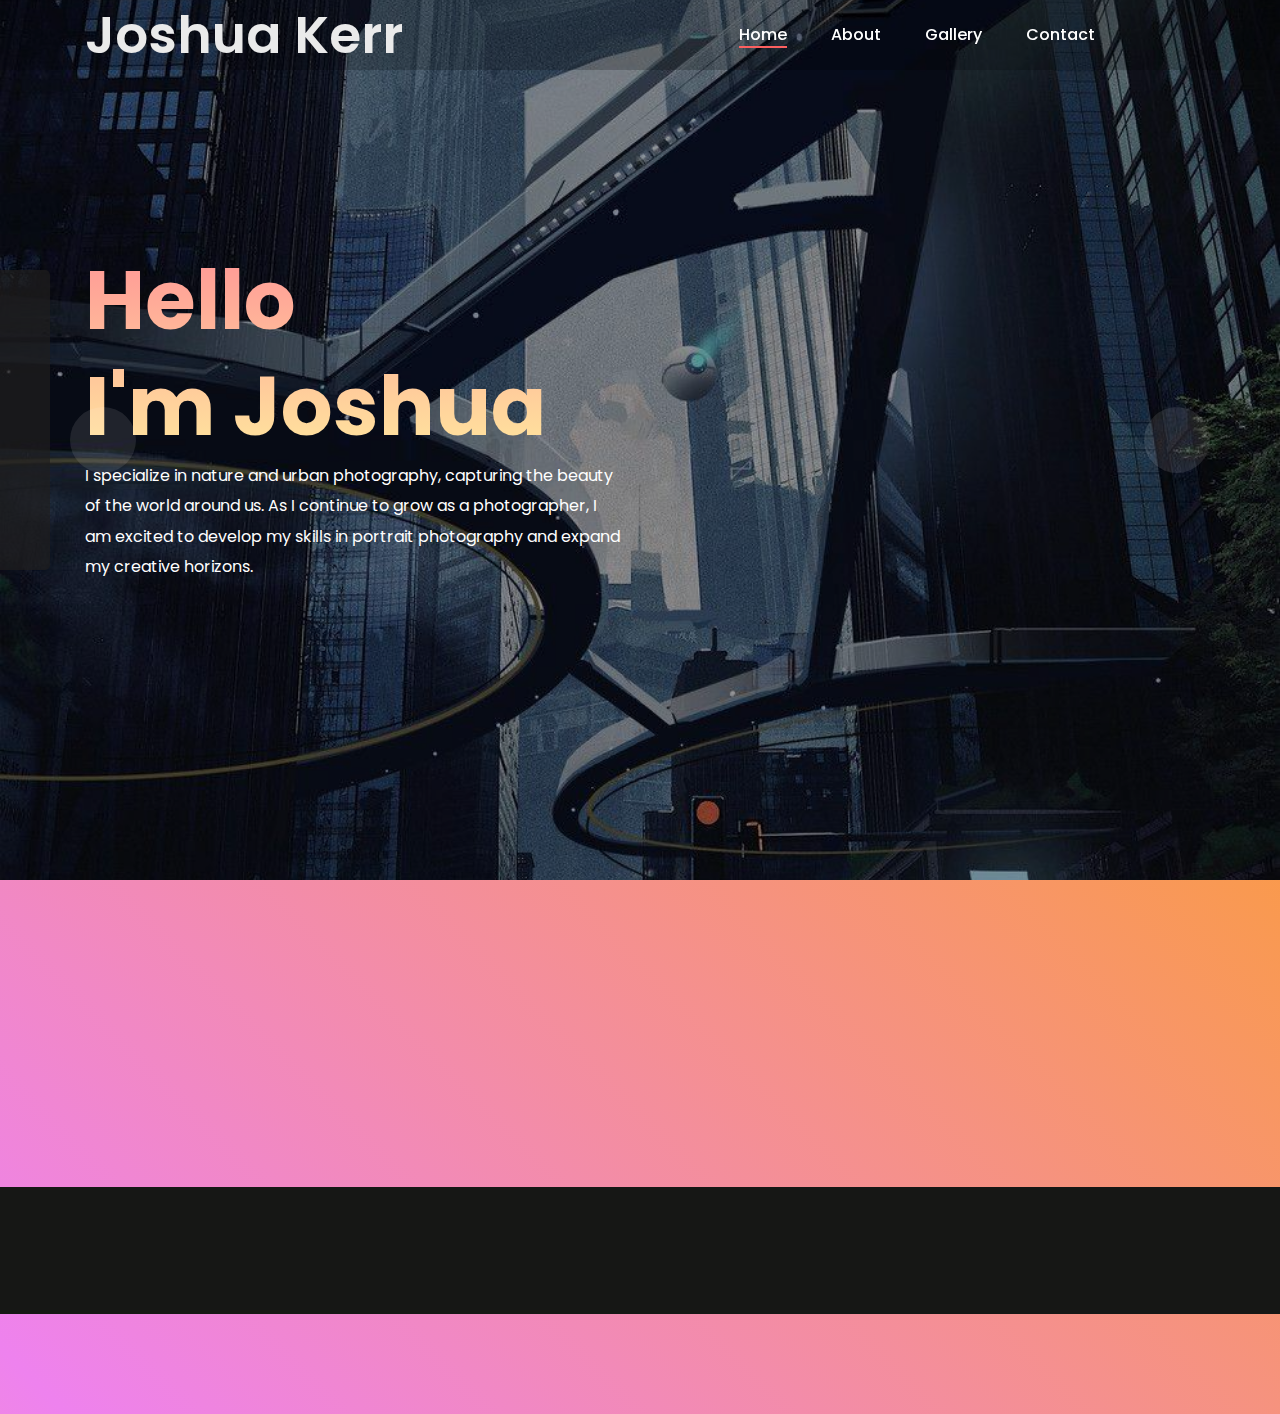
==== commit 82673ace: "Heavy Changes" ====
--- a/index.html
+++ b/index.html
@@ -59,7 +59,7 @@
                     <nav class="classy-navbar justify-content-between" id="lxNav">
 
                         <a class="nav-brand" href="index.html" data-aos="fade-right" data-aos-duration="3000">
-                            <h1 class="home-logo">Lx Gallery</h1>
+                            <h1 class="home-logo">Joshua Kerr</h1>
                         </a>
 
                         <div class="classy-navbar-toggler">
@@ -77,7 +77,6 @@
                                     <li class="active"><a href="index.html">Home</a></li>
                                     <li><a href="about.html">About</a></li>
                                     <li><a href="gallery.html">Gallery</a></li>
-                                    <li><a href="blog.html">Blog</a></li>
                                     <li><a href="contact.html">Contact</a></li>
                                 </ul>
 
@@ -125,13 +124,8 @@
 
                         <div class="col-12 col-lg-8 col-xl-6">
                             <div class="welcome-text">
-                                <h2 data-animation="bounceInUp" data-delay="100ms">Hello <br>I'm Lx</h2>
-                                <p data-animation="bounceInUp" data-delay="500ms">I photograph very instinctively. I
-                                    see how it is taken like that. I do not follow certain styles, philosophies or
-                                    teachers.</p>
-                                <div class="hero-btn-group" data-animation="bounceInUp" data-delay="900ms">
-                                    <a href="#" class="btn lx-btn mb-3 mb-sm-0 mr-4">Get a Quote</a>
-                                </div>
+                                <h2 data-animation="bounceInUp" data-delay="100ms">Hello <br>I'm Joshua</h2>
+                                <p data-animation="bounceInUp" data-delay="500ms">I specialize in nature and urban photography, capturing the beauty of the world around us. As I continue to grow as a photographer, I am excited to develop my skills in portrait photography and expand my creative horizons.</p>
                             </div>
                         </div>
                     </div>
@@ -359,8 +353,8 @@
             <div class="row">
                 <div class="col-12">
                     <div class="section-heading text-center">
-                        <a href="https://www.instagram.com/lx_0980/">
-                            <h2>Instagram</h2>
+                        <a href="https://www.instagram.com/mr_hewdo/">
+                            <h2>My Instagram</h2>
                         </a>
                     </div>
                 </div>
@@ -374,7 +368,7 @@
                 <div class="instagram-hover-content text-center d-flex align-items-center justify-content-center">
                     <a href="#" style="font-size: 18px;">
                         <i class="fa fa-instagram" aria-hidden="true"></i>
-                        <span>@my_gallery_4u</span>
+                        <span>@mr_hewdo</span>
                     </a>
                 </div>
             </div>
@@ -384,7 +378,7 @@
                 <div class="instagram-hover-content text-center d-flex align-items-center justify-content-center">
                     <a href="#" style="font-size: 18px;">
                         <i class="fa fa-instagram" aria-hidden="true"></i>
-                        <span>my_gallery_4u</span>
+                        <span>mr_hewdo</span>
                     </a>
                 </div>
             </div>
@@ -394,7 +388,7 @@
                 <div class="instagram-hover-content text-center d-flex align-items-center justify-content-center">
                     <a href="#" style="font-size: 18px;">
                         <i class="fa fa-instagram" aria-hidden="true"></i>
-                        <span>my_gallery_4u
+                        <span>mr_hewdo
                         </span>
                     </a>
                 </div>
@@ -405,7 +399,7 @@
                 <div class="instagram-hover-content text-center d-flex align-items-center justify-content-center">
                     <a href="#" style="font-size: 18px;">
                         <i class="fa fa-instagram" aria-hidden="true"></i>
-                        <span>my_gallery_4u</span>
+                        <span>mr_hewdo</span>
                     </a>
                 </div>
             </div>
@@ -415,7 +409,7 @@
                 <div class="instagram-hover-content text-center d-flex align-items-center justify-content-center">
                     <a href="#" style="font-size: 18px;">
                         <i class="fa fa-instagram" aria-hidden="true"></i>
-                        <span>my_gallery_4u</span>
+                        <span>mr_hewdo</span>
                     </a>
                 </div>
             </div>
@@ -425,7 +419,7 @@
                 <div class="instagram-hover-content text-center d-flex align-items-center justify-content-center">
                     <a href="#" style="font-size: 18px;">
                         <i class="fa fa-instagram" aria-hidden="true"></i>
-                        <span>my_gallery_4u</span>
+                        <span>mr_hewdo</span>
                     </a>
                 </div>
             </div>
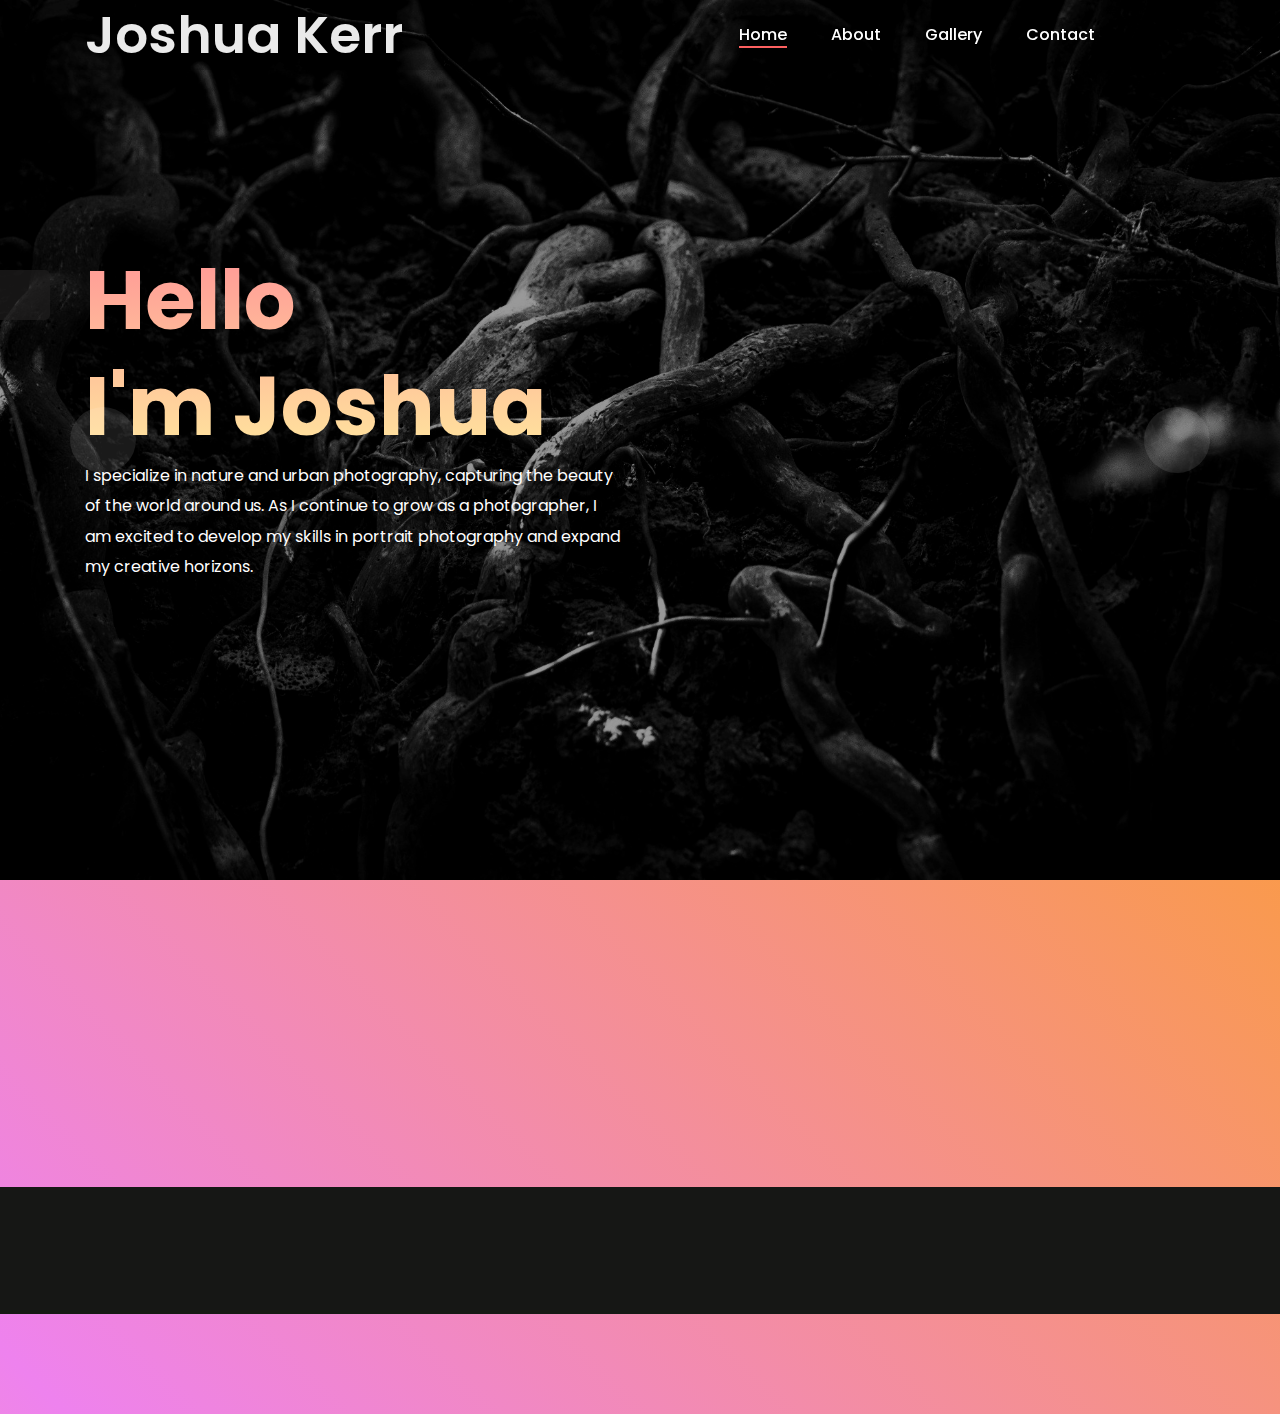
==== commit 463b07d7: "Trimmed css, added personal homepage slides" ====
--- a/index.html
+++ b/index.html
@@ -92,40 +92,26 @@
     </header>
     <ul id="social-sidebar" data-aos="fade-right" data-aos-duration="3000" style="z-index: 200">
         <li>
-            <a class="entypo-telegrem" href="https://t.me/LxChatGroup" target="_blank"><span>Telegram</span></a>
-        </li>
-        <li>
-            <a class="entypo-github" href="https://github.com/0AIB" target="_blank"><span>Github</span></a>
-        </li>
-        <li>
-            <a class="entypo-gplus" href="https://www.quora.com/profile/Lx0980"
-                target="_blank"><span>Google+</span></a>
-        </li>
-        <li>
             <a class="entypo-instagrem" href="https://www.instagram.com/lx_0980"
                 target="_blank"><span>Instagram</span></a>
         </li>
-        <li>
-            <a class="entypo-linkedin" href="https://www.linkedin.com/in/lx-rn-1310b0256"
-                target="_blank"><span>LinkedIn</span></a>
-        </li>
-        <li>
-            <a class="entypo-twitter" href="https://twitter.com/Lx0980" target="_blank"><span>Twitter</span></a>
-        </li>
     </ul>
 
 
     <section class="welcome-area" data-aos="fade-right-up" data-aos-duration="3000">
         <div class="welcome-slides owl-carousel">
 
-            <div class="single-welcome-slide bg-img bg-overlay" style="background-image: url(img/lx-imges/lx2.jpg);">
+            <div class="single-welcome-slide bg-img bg-overlay" style="background-image: url(img/lx-imges/slide1.jpg);">
                 <div class="container h-100">
                     <div class="row h-100 align-items-center">
 
                         <div class="col-12 col-lg-8 col-xl-6">
                             <div class="welcome-text">
                                 <h2 data-animation="bounceInUp" data-delay="100ms">Hello <br>I'm Joshua</h2>
-                                <p data-animation="bounceInUp" data-delay="500ms">I specialize in nature and urban photography, capturing the beauty of the world around us. As I continue to grow as a photographer, I am excited to develop my skills in portrait photography and expand my creative horizons.</p>
+                                <p data-animation="bounceInUp" data-delay="500ms">I specialize in nature and urban
+                                    photography, capturing the beauty of the world around us. As I continue to grow as a
+                                    photographer, I am excited to develop my skills in portrait photography and expand
+                                    my creative horizons.</p>
                             </div>
                         </div>
                     </div>
@@ -133,26 +119,23 @@
             </div>
 
             <div class="single-welcome-slide bg-img bg-overlay" data-aos="fade-left" data-aos-duration="3000"
-                style="background-image: url(img/lx-imges/lx1.jpg);">
-                <div class="container h-100">
-                    <div class="row h-100 align-items-center">
-
-                        <div class="col-12 col-lg-8 col-xl-6">
-                            <div class="welcome-text">
-                                <h2 data-animation="bounceInUp" data-delay="100ms">Hello <br>I'm Lx</h2>
-                                <p data-animation="bounceInUp" data-delay="500ms">I photograph very instinctively. It`s
-                                    about
-                                    finding something intresting in an ordinary place... I've found it has little to do
-                                    with
-                                    the things you see and everything to do with the way you see them.
-                                </p>
-                                <div class="hero-btn-group" data-animation="bounceInUp" data-delay="900ms">
-                                    <a href="#" class="btn lx-btn mb-3 mb-sm-0 mr-4">Get a Quote</a>
-                                </div>
-                            </div>
-                        </div>
-                    </div>
-                </div>
+                style="background-image: url(img/lx-imges/slide2.jpg);">
+            </div>
+
+            <div class="single-welcome-slide bg-img bg-overlay" data-aos="fade-left" data-aos-duration="3000"
+                style="background-image: url(img/lx-imges/slide3.jpg);">
+            </div>
+
+            <div class="single-welcome-slide bg-img bg-overlay" data-aos="fade-left" data-aos-duration="3000"
+                style="background-image: url(img/lx-imges/slide4.jpg);">
+            </div>
+
+            <div class="single-welcome-slide bg-img bg-overlay" data-aos="fade-left" data-aos-duration="3000"
+                style="background-image: url(img/lx-imges/slide5.jpg);">
+            </div>
+
+            <div class="single-welcome-slide bg-img bg-overlay" data-aos="fade-left" data-aos-duration="3000"
+                style="background-image: url(img/lx-imges/slide6.jpg);">
             </div>
         </div>
     </section>
@@ -522,4 +505,4 @@
 
 
 
-</html>
+</html>--- a/style.css
+++ b/style.css
@@ -159,21 +159,11 @@
   transform: rotate(45deg);
 }
 
-#social-sidebar a[class*="twitter"]:hover,
-#social-sidebar a[class*="twitter"] span,
-#social-sidebar a[class*="twitter"] span:before {
-  background: #00aced;
-}
-
-#social-sidebar a[class*="facebook"]:hover,
-#social-sidebar a[class*="facebook"] span,
-#social-sidebar a[class*="facebook"] span:before {
-  background: #3b5998;
-}
-
-#social-sidebar a[class*="gplus"]:hover,
-#social-sidebar a[class*="gplus"] span,
-#social-sidebar a[class*="gplus"] span:before {
+
+
+#social-sidebar a[class*="guru"]:hover,
+#social-sidebar a[class*="guru"] span,
+#social-sidebar a[class*="guru"] span:before {
   background: #e34429;
 }
 
@@ -181,18 +171,6 @@
 #social-sidebar a[class*="instagrem"] span,
 #social-sidebar a[class*="instagrem"] span:before {
   background: #ea4c89;
-}
-
-#social-sidebar a[class*="linkedin"]:hover,
-#social-sidebar a[class*="linkedin"] span,
-#social-sidebar a[class*="linkedin"] span:before {
-  background: #0a416e;
-}
-
-#social-sidebar a[class*="github"]:hover,
-#social-sidebar a[class*="github"] span,
-#social-sidebar a[class*="github"] span:before {
-  background: #9c7a5b;
 }
 
 a,
@@ -1083,6 +1061,7 @@
   display: block;
   margin-bottom: 0;
   background: -webkit-linear-gradient(#ff9696, #ffe89e);
+  background-clip: text;
   -webkit-background-clip: text;
   -webkit-text-fill-color: transparent;
 }
@@ -1598,7 +1577,6 @@
 }
 
 .post-author-area .popular-tags li {
-  display: inline-block;
   float: left;
   margin: 3px;
 }
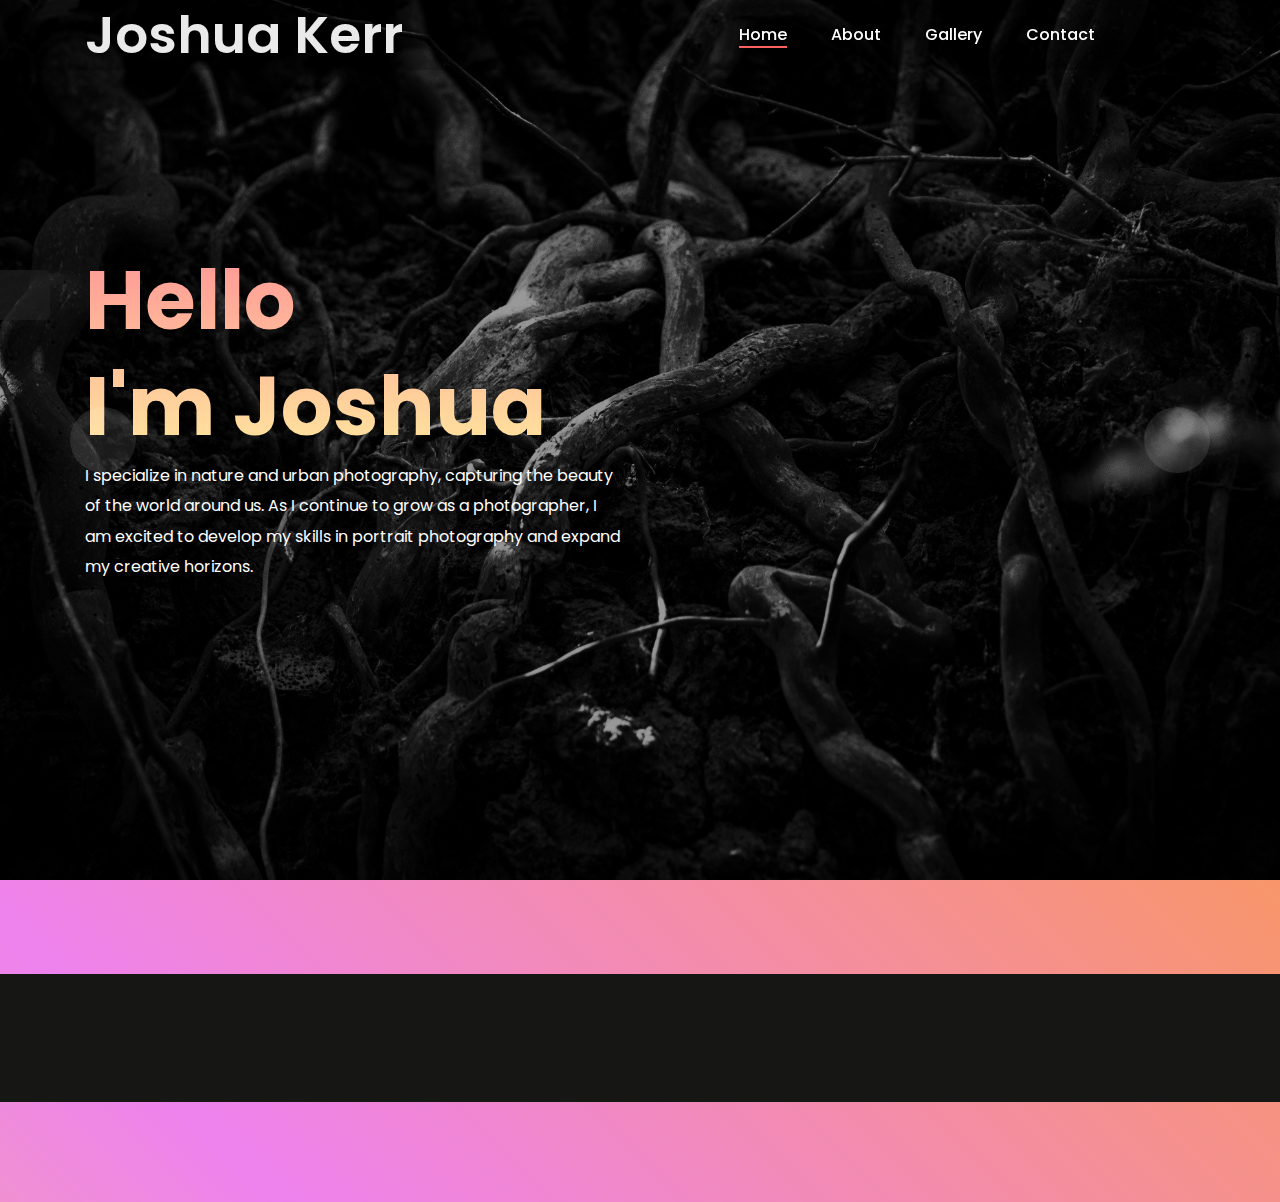
==== commit 5499f7ce: "Name changes" ====
--- a/index.html
+++ b/index.html
@@ -10,7 +10,7 @@
     <meta name="viewport" content="width=device-width, initial-scale=1, shrink-to-fit=no">
 
 
-    <title>Lx Gallery | Home</title>
+    <title>Joshua Kerr | Home</title>
     <link rel="stylesheet" href="https://cdnjs.cloudflare.com/ajax/libs/font-awesome/6.0.0-beta2/css/all.min.css"
         integrity="sha512-YWzhKL2whUzgiheMoBFwW8CKV4qpHQAEuvilg9FAn5VJUDwKZZxkJNuGM4XkWuk94WCrrwslk8yWNGmY1EduTA=="
         crossorigin="anonymous" referrerpolicy="no-referrer" />
@@ -92,7 +92,7 @@
     </header>
     <ul id="social-sidebar" data-aos="fade-right" data-aos-duration="3000" style="z-index: 200">
         <li>
-            <a class="entypo-instagrem" href="https://www.instagram.com/lx_0980"
+            <a class="entypo-instagrem" href="https://www.instagram.com/mr_hewdo/"
                 target="_blank"><span>Instagram</span></a>
         </li>
     </ul>
@@ -101,7 +101,7 @@
     <section class="welcome-area" data-aos="fade-right-up" data-aos-duration="3000">
         <div class="welcome-slides owl-carousel">
 
-            <div class="single-welcome-slide bg-img bg-overlay" style="background-image: url(img/lx-imges/slide1.jpg);">
+            <div class="single-welcome-slide bg-img bg-overlay" style="background-image: url(img/lx-imges/slide1.avif);">
                 <div class="container h-100">
                     <div class="row h-100 align-items-center">
 
@@ -119,23 +119,23 @@
             </div>
 
             <div class="single-welcome-slide bg-img bg-overlay" data-aos="fade-left" data-aos-duration="3000"
-                style="background-image: url(img/lx-imges/slide2.jpg);">
+                style="background-image: url(img/lx-imges/slide2.avif);">
             </div>
 
             <div class="single-welcome-slide bg-img bg-overlay" data-aos="fade-left" data-aos-duration="3000"
-                style="background-image: url(img/lx-imges/slide3.jpg);">
+                style="background-image: url(img/lx-imges/slide3.avif);">
             </div>
 
             <div class="single-welcome-slide bg-img bg-overlay" data-aos="fade-left" data-aos-duration="3000"
-                style="background-image: url(img/lx-imges/slide4.jpg);">
+                style="background-image: url(img/lx-imges/slide4.avif);">
             </div>
 
             <div class="single-welcome-slide bg-img bg-overlay" data-aos="fade-left" data-aos-duration="3000"
-                style="background-image: url(img/lx-imges/slide5.jpg);">
+                style="background-image: url(img/lx-imges/slide5.avif);">
             </div>
 
             <div class="single-welcome-slide bg-img bg-overlay" data-aos="fade-left" data-aos-duration="3000"
-                style="background-image: url(img/lx-imges/slide6.jpg);">
+                style="background-image: url(img/lx-imges/slide6.avif);">
             </div>
         </div>
     </section>
@@ -347,66 +347,65 @@
         <div class="instragram-feed-area owl-carousel">
 
             <div class="single-instagram-item">
-                <img src="img/bg-img/x11.jpg.pagespeed.ic.EUL6KdRKnX.jpg" alt="">
+                <img src="img/inst-img/1.avif" alt="">
                 <div class="instagram-hover-content text-center d-flex align-items-center justify-content-center">
-                    <a href="#" style="font-size: 18px;">
+                    <a href="https://www.instagram.com/p/CfHUGH4IT_W/" style="font-size: 18px;">
                         <i class="fa fa-instagram" aria-hidden="true"></i>
                         <span>@mr_hewdo</span>
                     </a>
                 </div>
             </div>
-
+        
             <div class="single-instagram-item">
-                <img src="img/bg-img/x12.jpg.pagespeed.ic.KtvCPGmp2L.jpg" alt="">
+                <img src="img/inst-img/2.avif" alt="">
                 <div class="instagram-hover-content text-center d-flex align-items-center justify-content-center">
-                    <a href="#" style="font-size: 18px;">
+                    <a href="https://www.instagram.com/p/BWQm_sKA7sH/" style="font-size: 18px;">
                         <i class="fa fa-instagram" aria-hidden="true"></i>
                         <span>mr_hewdo</span>
                     </a>
                 </div>
             </div>
-
+        
             <div class="single-instagram-item">
-                <img src="img/bg-img/13.jpg" alt="">
+                <img src="img/inst-img/3.avif" alt="">
                 <div class="instagram-hover-content text-center d-flex align-items-center justify-content-center">
-                    <a href="#" style="font-size: 18px;">
+                    <a href="https://www.instagram.com/p/CoVbAR9oHH0/" style="font-size: 18px;">
                         <i class="fa fa-instagram" aria-hidden="true"></i>
                         <span>mr_hewdo
                         </span>
                     </a>
                 </div>
             </div>
-
+        
             <div class="single-instagram-item">
-                <img src="img/bg-img/14.jpg" alt="">
+                <img src="img/inst-img/4.avif" alt="">
                 <div class="instagram-hover-content text-center d-flex align-items-center justify-content-center">
-                    <a href="#" style="font-size: 18px;">
+                    <a href="https://www.instagram.com/p/Cn7udLaImkg/" style="font-size: 18px;">
                         <i class="fa fa-instagram" aria-hidden="true"></i>
                         <span>mr_hewdo</span>
                     </a>
                 </div>
             </div>
-
+        
             <div class="single-instagram-item">
-                <img src="img/bg-img/15.jpg" alt="">
+                <img src="img/inst-img/5.avif" alt="">
                 <div class="instagram-hover-content text-center d-flex align-items-center justify-content-center">
-                    <a href="#" style="font-size: 18px;">
+                    <a href="https://www.instagram.com/p/Cn9ekT4IQYB/" style="font-size: 18px;">
                         <i class="fa fa-instagram" aria-hidden="true"></i>
                         <span>mr_hewdo</span>
                     </a>
                 </div>
             </div>
-
+        
             <div class="single-instagram-item">
-                <img src="img/bg-img/16.jpg" alt="">
+                <img src="img/inst-img/6.avif" alt="">
                 <div class="instagram-hover-content text-center d-flex align-items-center justify-content-center">
-                    <a href="#" style="font-size: 18px;">
+                    <a href="https://www.instagram.com/p/CoNg6mfom1M/" style="font-size: 18px;">
                         <i class="fa fa-instagram" aria-hidden="true"></i>
                         <span>mr_hewdo</span>
                     </a>
                 </div>
             </div>
-        </div>
     </section>
 
     <footer>
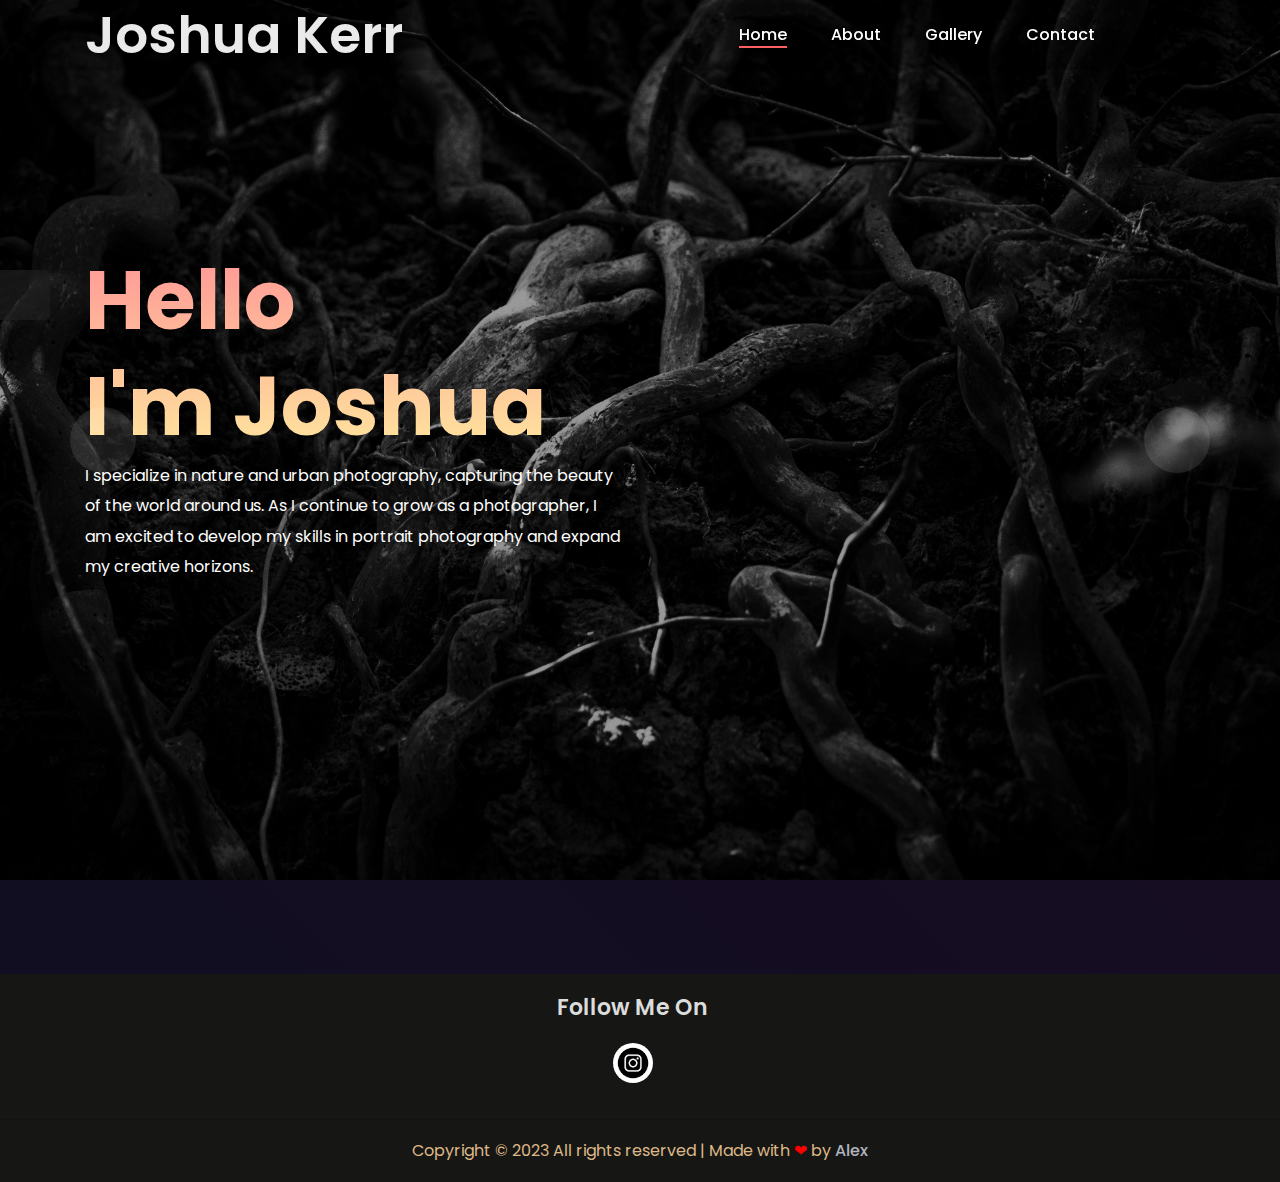
==== commit 3e4e60b0: "background colour changes" ====
--- a/index.html
+++ b/index.html
@@ -101,7 +101,8 @@
     <section class="welcome-area" data-aos="fade-right-up" data-aos-duration="3000">
         <div class="welcome-slides owl-carousel">
 
-            <div class="single-welcome-slide bg-img bg-overlay" style="background-image: url(img/lx-imges/slide1.avif);">
+            <div class="single-welcome-slide bg-img bg-overlay"
+                style="background-image: url(img/lx-imges/slide1.avif);">
                 <div class="container h-100">
                     <div class="row h-100 align-items-center">
 
@@ -355,7 +356,7 @@
                     </a>
                 </div>
             </div>
-        
+
             <div class="single-instagram-item">
                 <img src="img/inst-img/2.avif" alt="">
                 <div class="instagram-hover-content text-center d-flex align-items-center justify-content-center">
@@ -365,7 +366,7 @@
                     </a>
                 </div>
             </div>
-        
+
             <div class="single-instagram-item">
                 <img src="img/inst-img/3.avif" alt="">
                 <div class="instagram-hover-content text-center d-flex align-items-center justify-content-center">
@@ -376,7 +377,7 @@
                     </a>
                 </div>
             </div>
-        
+
             <div class="single-instagram-item">
                 <img src="img/inst-img/4.avif" alt="">
                 <div class="instagram-hover-content text-center d-flex align-items-center justify-content-center">
@@ -386,7 +387,7 @@
                     </a>
                 </div>
             </div>
-        
+
             <div class="single-instagram-item">
                 <img src="img/inst-img/5.avif" alt="">
                 <div class="instagram-hover-content text-center d-flex align-items-center justify-content-center">
@@ -396,7 +397,7 @@
                     </a>
                 </div>
             </div>
-        
+
             <div class="single-instagram-item">
                 <img src="img/inst-img/6.avif" alt="">
                 <div class="instagram-hover-content text-center d-flex align-items-center justify-content-center">
@@ -409,49 +410,23 @@
     </section>
 
     <footer>
-        <div class="wrapper" data-aos="fade-up" data-aos-duration="3000">
-            <!-- <div class="containerUp">
-                <div class="connect">
-                    <div >
-                        <h2>Stay up to date on the latest from Lx Gallery</h2>
-                    </div>
-                    <div class="connect-form">
-                        <form>
-                            <input type="email" placeholder="Enter your email">
-                            <button>Subscribe</button>
-                        </form>
-                    </div>
-                </div>
+        <div class="wrapper">
+            <div class="containerUp">
                 <div class="social-info">
-                    <h2>Follow LX GALLERY</h2>
+                    <h2>Follow Me On</h2>
                     <div class="icons">
-
-                        <a href="https://www.linkedin.com/in/lx-rn-1310b0256/" target="_blank"><img
-                                src="./img/footer-icons/pinpng.com-linkedin-png-533635.png"></a>
-                        <a href="https://www.instagram.com/lx_0980" target="_blank"><img
+                        <a href="https://www.instagram.com/mr_hewdo/" target="_blank"><img
                                 src="./img/footer-icons/insta.jpg"></a>
-                        <a href="https://in.pinterest.com/Lx0980/" target="_blank"><img
-                                src="./img/footer-icons/pinterest-new.png"></a>
-                        <a href="https://www.quora.com/profile/Lx0980" target="_blank"><img
-                                src="./img/footer-icons/quora.png"></a>
-                        <a href="https://github.com/0AIB" target="_blank"><img
-                                src="./img/footer-icons/gtihub.png"></a>
-
-                    </div>
-                </div>
-
-            </div> -->
-
+                    </div>
+                </div>
+            </div>
             <hr>
             <div class="containerDown">
                 <div class="last">
-                    <div class="head" style="color: #636363;">Total Website Visits</div>
-                    <div class="count" style="color: #636363;">00</div>
-                </div>
-                <p>Copyright © 2023 All rights reserved | Made with <span class="heart">❤</span> by <a
-                        href="https://www.instagram.com/lx_0980" target="_blank"> Lx</a></p>
-            </div>
-        </div>
+                    <p>Copyright © 2023 All rights reserved | Made with <span class="heart">❤</span> by <a href="#"
+                            target="_blank">Alex</a></p>
+                </div>
+            </div>
         </div>
     </footer>
 </body>
--- a/style.css
+++ b/style.css
@@ -90,7 +90,7 @@
 h5,
 h6 {
   font-family: "Poppins", sans-serif;
-  color: #252525;
+  color: #ffffff;
   line-height: 1.3;
   font-weight: 600;
 }
@@ -159,14 +159,6 @@
   transform: rotate(45deg);
 }
 
-
-
-#social-sidebar a[class*="guru"]:hover,
-#social-sidebar a[class*="guru"] span,
-#social-sidebar a[class*="guru"] span:before {
-  background: #e34429;
-}
-
 #social-sidebar a[class*="instagrem"]:hover,
 #social-sidebar a[class*="instagrem"] span,
 #social-sidebar a[class*="instagrem"] span:before {
@@ -191,7 +183,7 @@
 
 p {
   line-height: 1.9;
-  color: #636363;
+  color: #ffffff;
   font-size: 16px;
   font-weight: 400;
 }
@@ -643,7 +635,7 @@
 }
 
 .lx-btn.btn-2 {
-  color: #252525;
+  color: #ffffff;
 }
 
 .lx-btn:focus,
@@ -2646,9 +2638,9 @@
 body {
   height: 100%;
   width: 100%;
-  background: linear-gradient(45deg, yellow, violet, orange, grey);
+  background: linear-gradient(45deg, #101922, #0f0f22, #150d22, #200e22, #222222);
   background-size: 300% 300%;
-  animation: color 5s ease-in-out infinite;
+  animation: color 10s ease-in-out infinite;
 }
 
 @keyframes color {
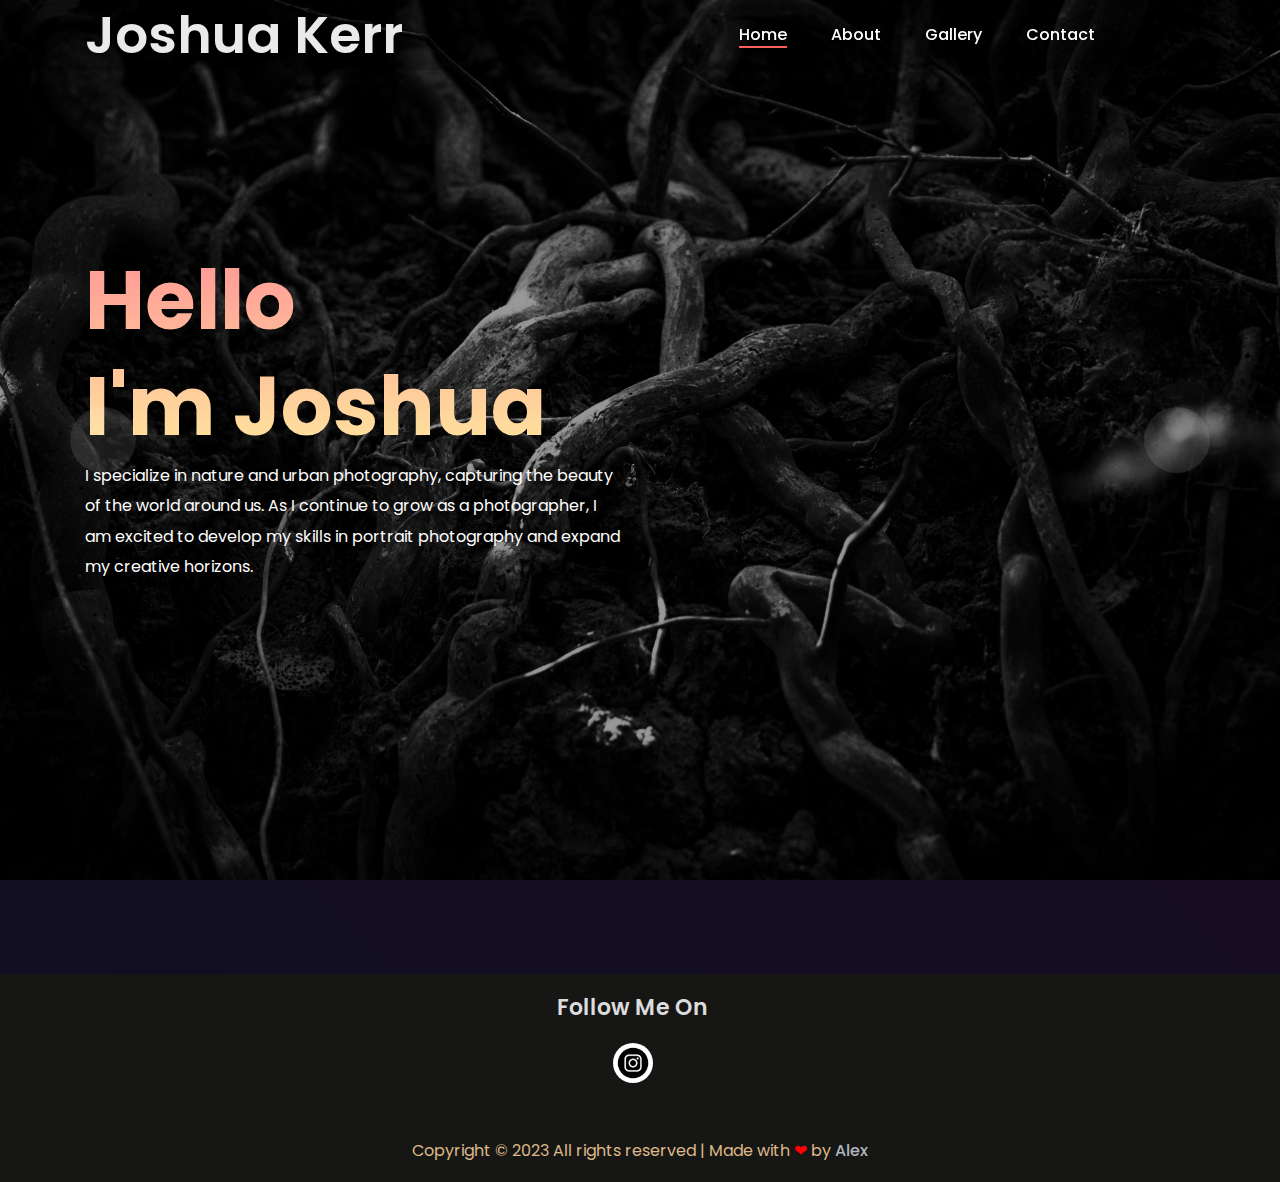
==== commit c2acab8d: "Removed insta sidebar button" ====
--- a/index.html
+++ b/index.html
@@ -90,13 +90,6 @@
             </div>
         </div>
     </header>
-    <ul id="social-sidebar" data-aos="fade-right" data-aos-duration="3000" style="z-index: 200">
-        <li>
-            <a class="entypo-instagrem" href="https://www.instagram.com/mr_hewdo/"
-                target="_blank"><span>Instagram</span></a>
-        </li>
-    </ul>
-
 
     <section class="welcome-area" data-aos="fade-right-up" data-aos-duration="3000">
         <div class="welcome-slides owl-carousel">
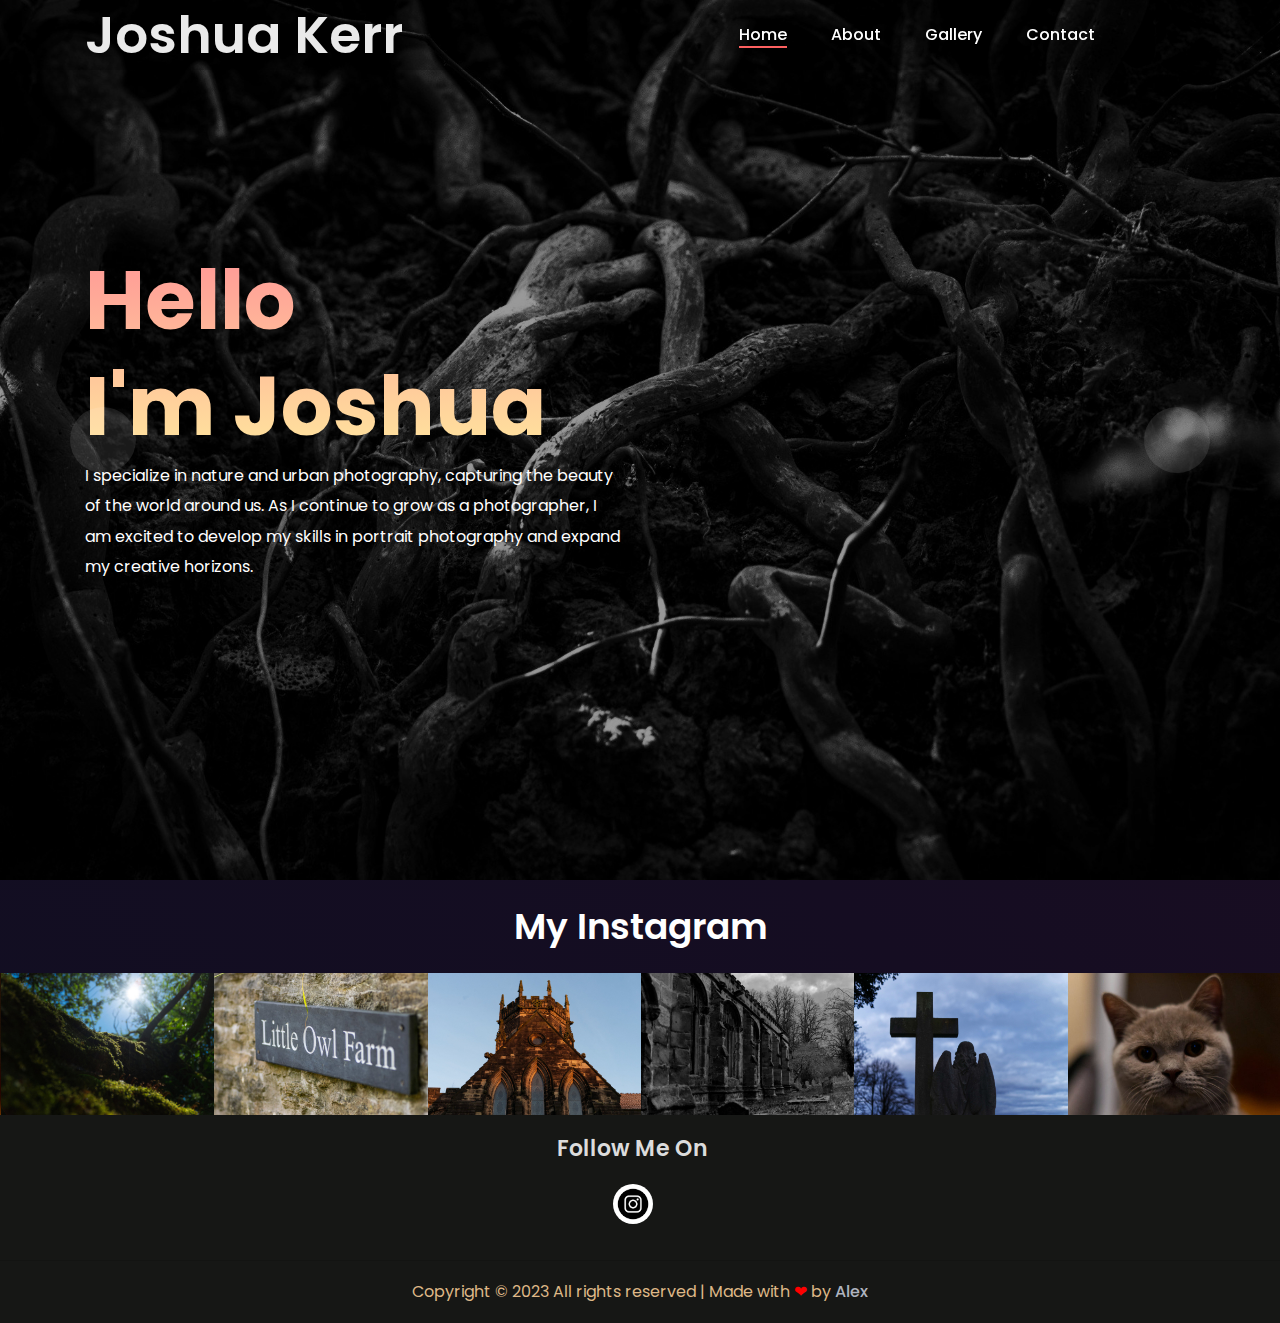
==== commit 0037d5af: "updated insta images using srcset" ====
--- a/index.html
+++ b/index.html
@@ -325,7 +325,7 @@
         </div>
     </section> -->
 
-    <section class="follow-area clearfix" data-aos="fade-right" data-aos-duration="3000">
+    <section class="follow-area clearfix">
         <div class="container">
             <div class="row">
                 <div class="col-12">
@@ -341,7 +341,7 @@
         <div class="instragram-feed-area owl-carousel">
 
             <div class="single-instagram-item">
-                <img src="img/inst-img/1.avif" alt="">
+                <img src="img/inst-img/1.avif" alt="a moss covered tree with warm sunlight covering it" srcset="img/inst-img/1m.avif 400w">
                 <div class="instagram-hover-content text-center d-flex align-items-center justify-content-center">
                     <a href="https://www.instagram.com/p/CfHUGH4IT_W/" style="font-size: 18px;">
                         <i class="fa fa-instagram" aria-hidden="true"></i>
@@ -351,7 +351,7 @@
             </div>
 
             <div class="single-instagram-item">
-                <img src="img/inst-img/2.avif" alt="">
+                <img src="img/inst-img/2.avif" alt="a grey slate sign with the words `little owl farm`" srcset="img/inst-img/2m.avif 400w">
                 <div class="instagram-hover-content text-center d-flex align-items-center justify-content-center">
                     <a href="https://www.instagram.com/p/BWQm_sKA7sH/" style="font-size: 18px;">
                         <i class="fa fa-instagram" aria-hidden="true"></i>
@@ -361,7 +361,7 @@
             </div>
 
             <div class="single-instagram-item">
-                <img src="img/inst-img/3.avif" alt="">
+                <img src="img/inst-img/3.avif" alt="a close up photo of a church with the light from a sunrise against it" srcset="img/inst-img/3m.avif 400w">
                 <div class="instagram-hover-content text-center d-flex align-items-center justify-content-center">
                     <a href="https://www.instagram.com/p/CoVbAR9oHH0/" style="font-size: 18px;">
                         <i class="fa fa-instagram" aria-hidden="true"></i>
@@ -372,7 +372,7 @@
             </div>
 
             <div class="single-instagram-item">
-                <img src="img/inst-img/4.avif" alt="">
+                <img src="img/inst-img/4.avif" alt="a black and white photo of the side of a church" srcset="img/inst-img/4m.avif 400w">
                 <div class="instagram-hover-content text-center d-flex align-items-center justify-content-center">
                     <a href="https://www.instagram.com/p/Cn7udLaImkg/" style="font-size: 18px;">
                         <i class="fa fa-instagram" aria-hidden="true"></i>
@@ -382,7 +382,7 @@
             </div>
 
             <div class="single-instagram-item">
-                <img src="img/inst-img/5.avif" alt="">
+                <img src="img/inst-img/5.avif" alt="a stone angel next to a stone cross" srcset="img/inst-img/5m.avif 400w">
                 <div class="instagram-hover-content text-center d-flex align-items-center justify-content-center">
                     <a href="https://www.instagram.com/p/Cn9ekT4IQYB/" style="font-size: 18px;">
                         <i class="fa fa-instagram" aria-hidden="true"></i>
@@ -392,7 +392,7 @@
             </div>
 
             <div class="single-instagram-item">
-                <img src="img/inst-img/6.avif" alt="">
+                <img src="img/inst-img/6.avif" alt="a close up photo of a light brown cat" srcset="img/inst-img/6m.avif 400w">
                 <div class="instagram-hover-content text-center d-flex align-items-center justify-content-center">
                     <a href="https://www.instagram.com/p/CoNg6mfom1M/" style="font-size: 18px;">
                         <i class="fa fa-instagram" aria-hidden="true"></i>
@@ -400,6 +400,7 @@
                     </a>
                 </div>
             </div>
+        </div>
     </section>
 
     <footer>
